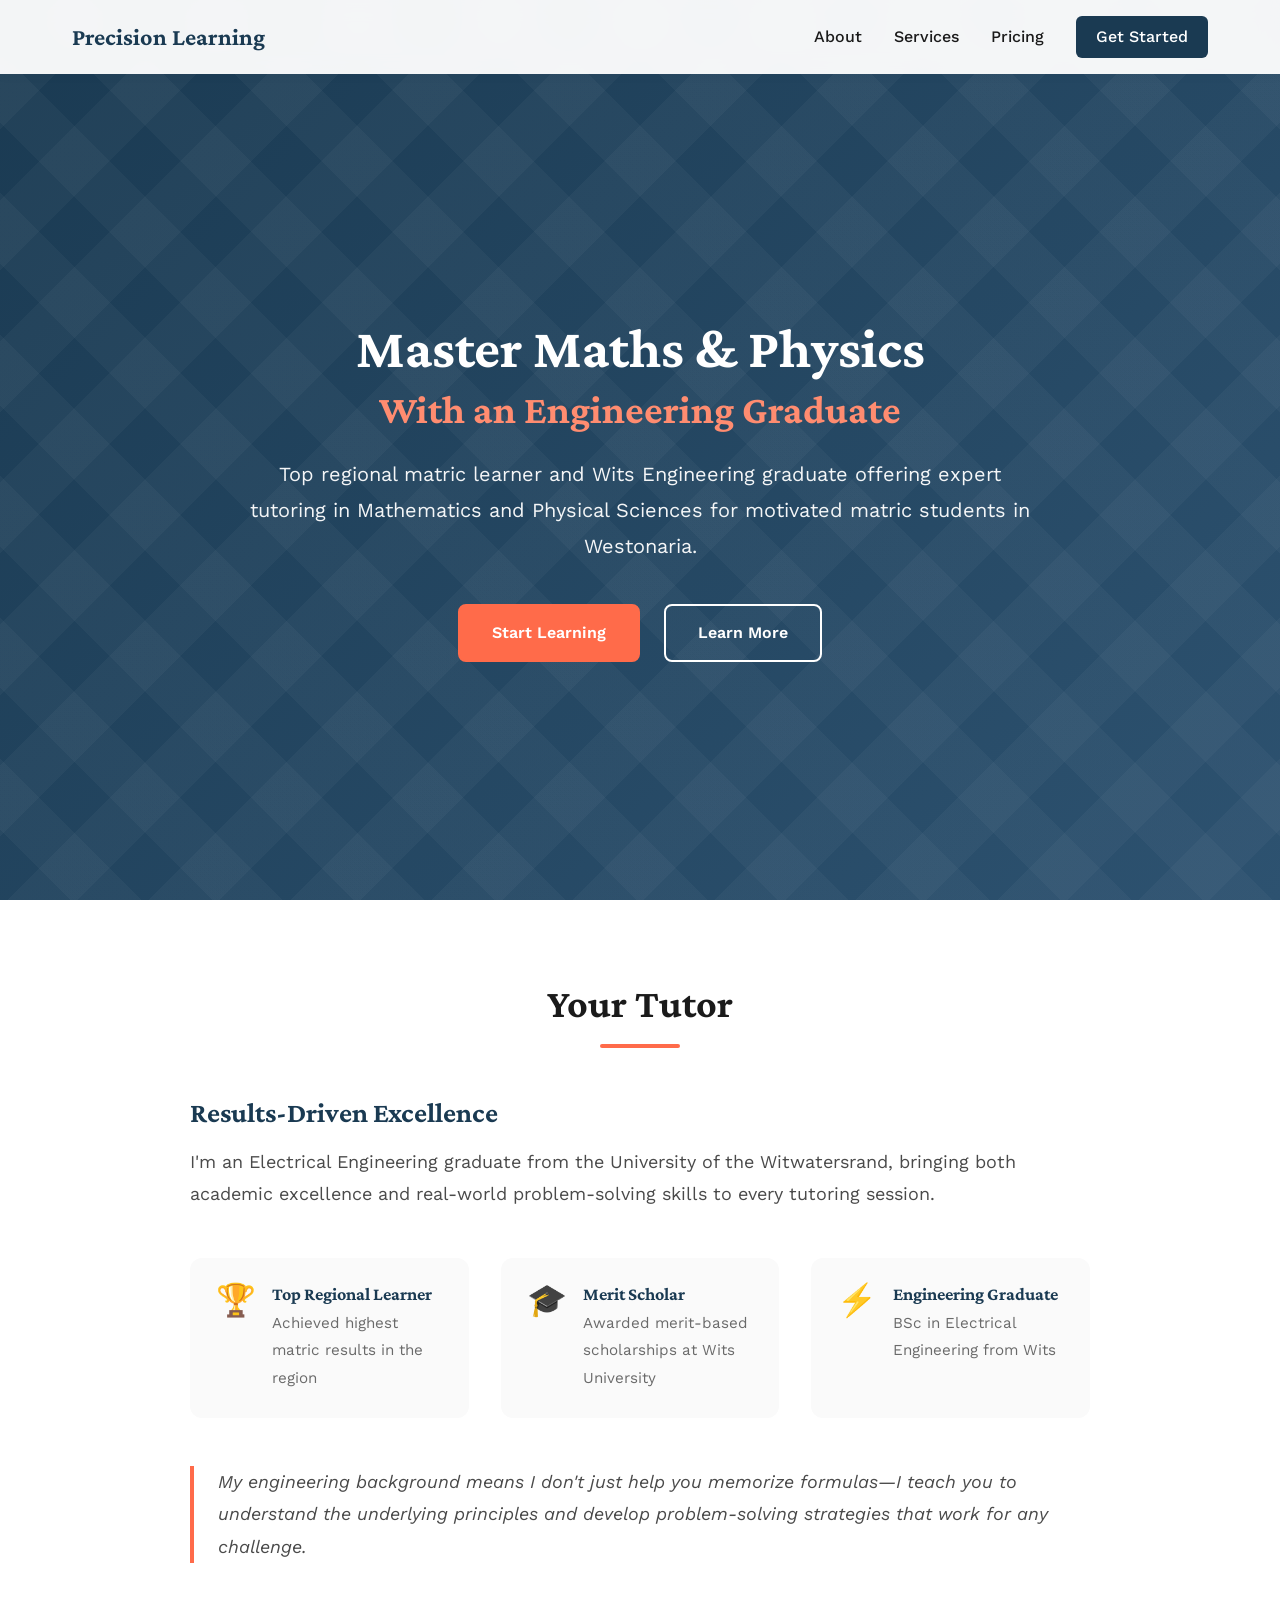
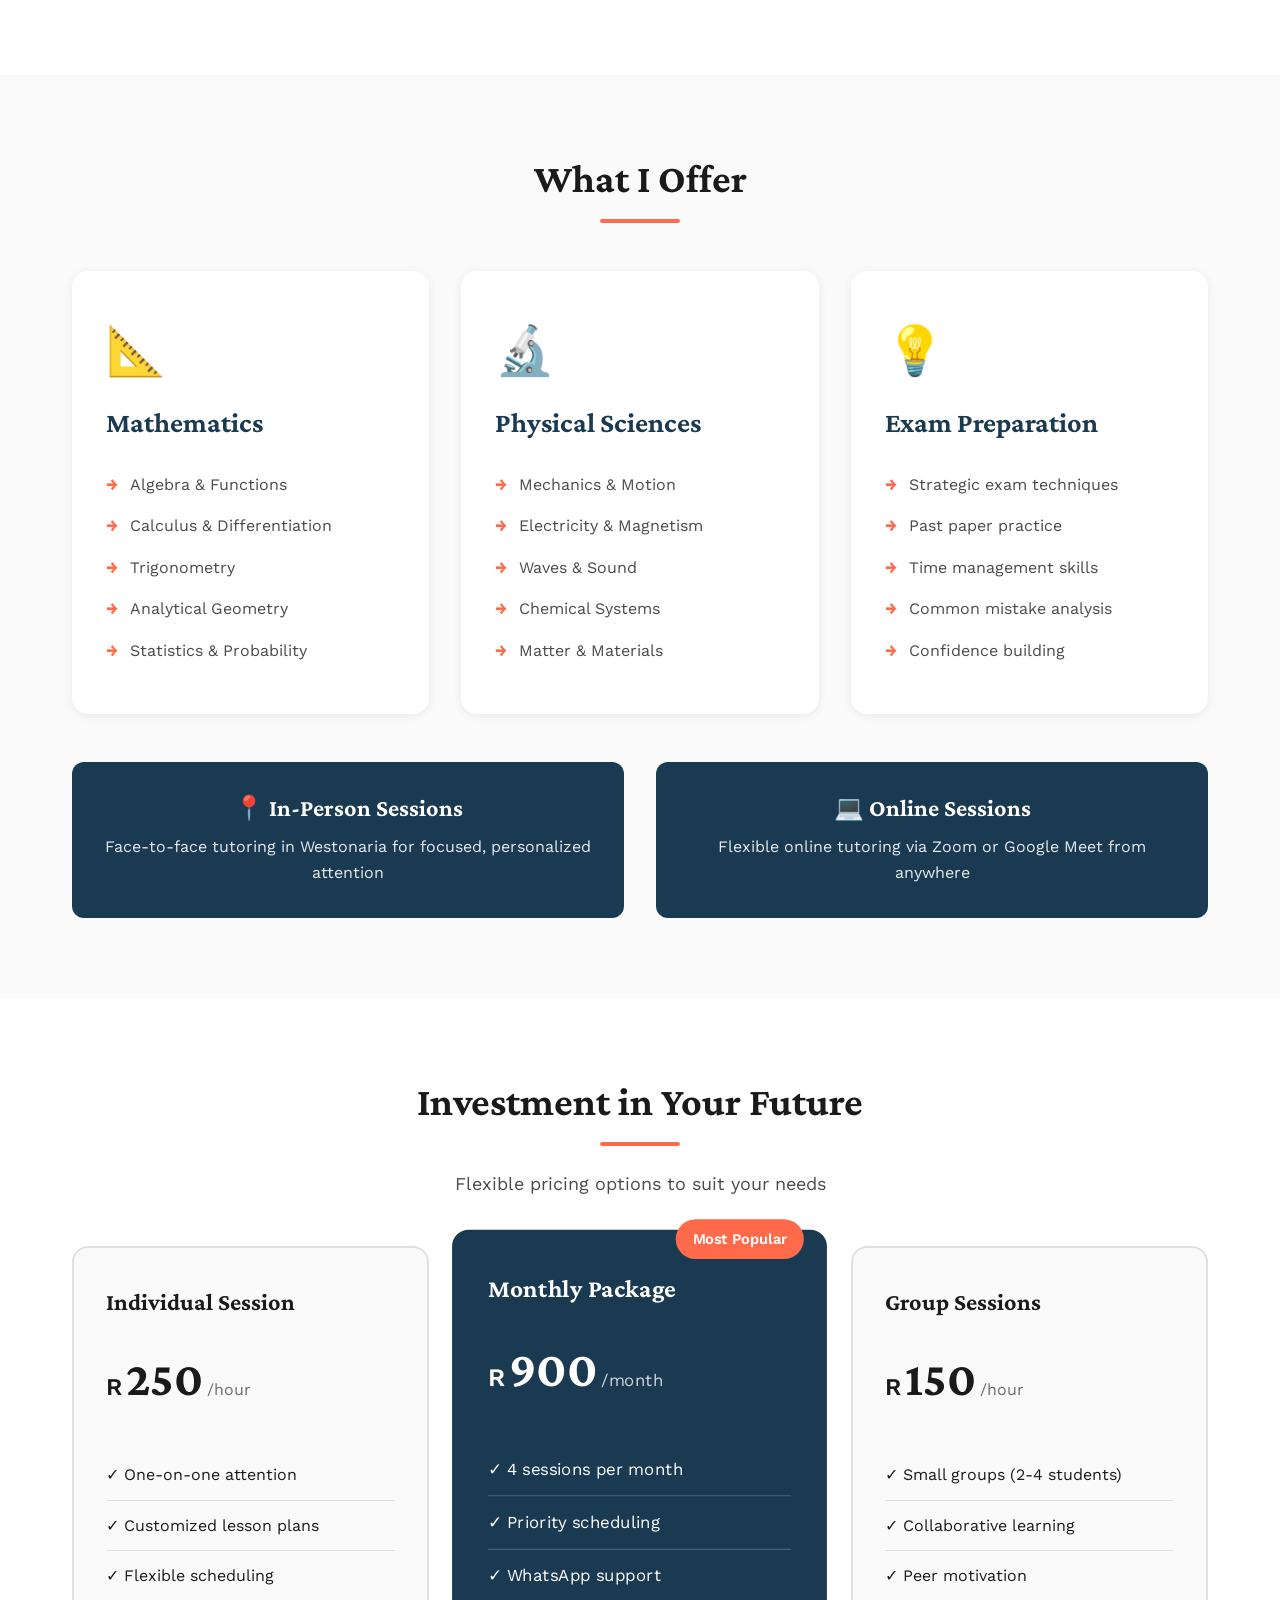
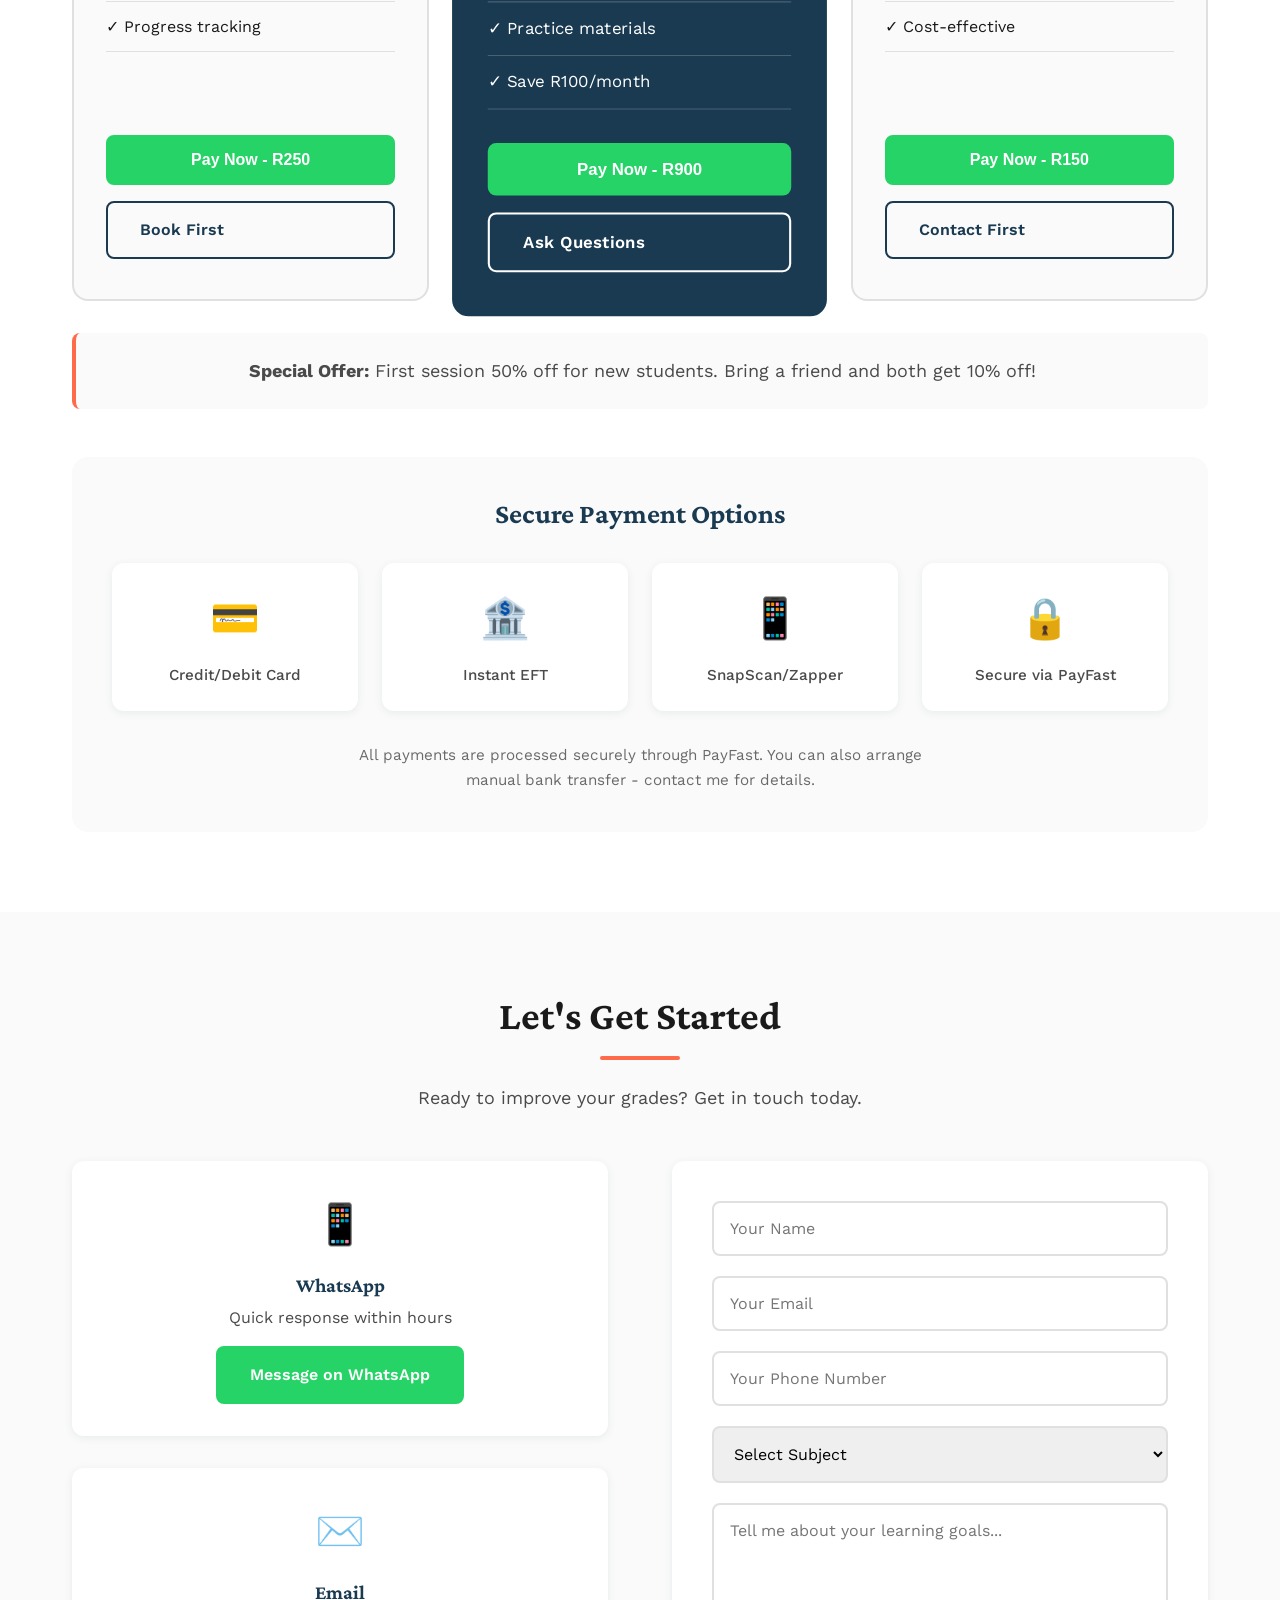
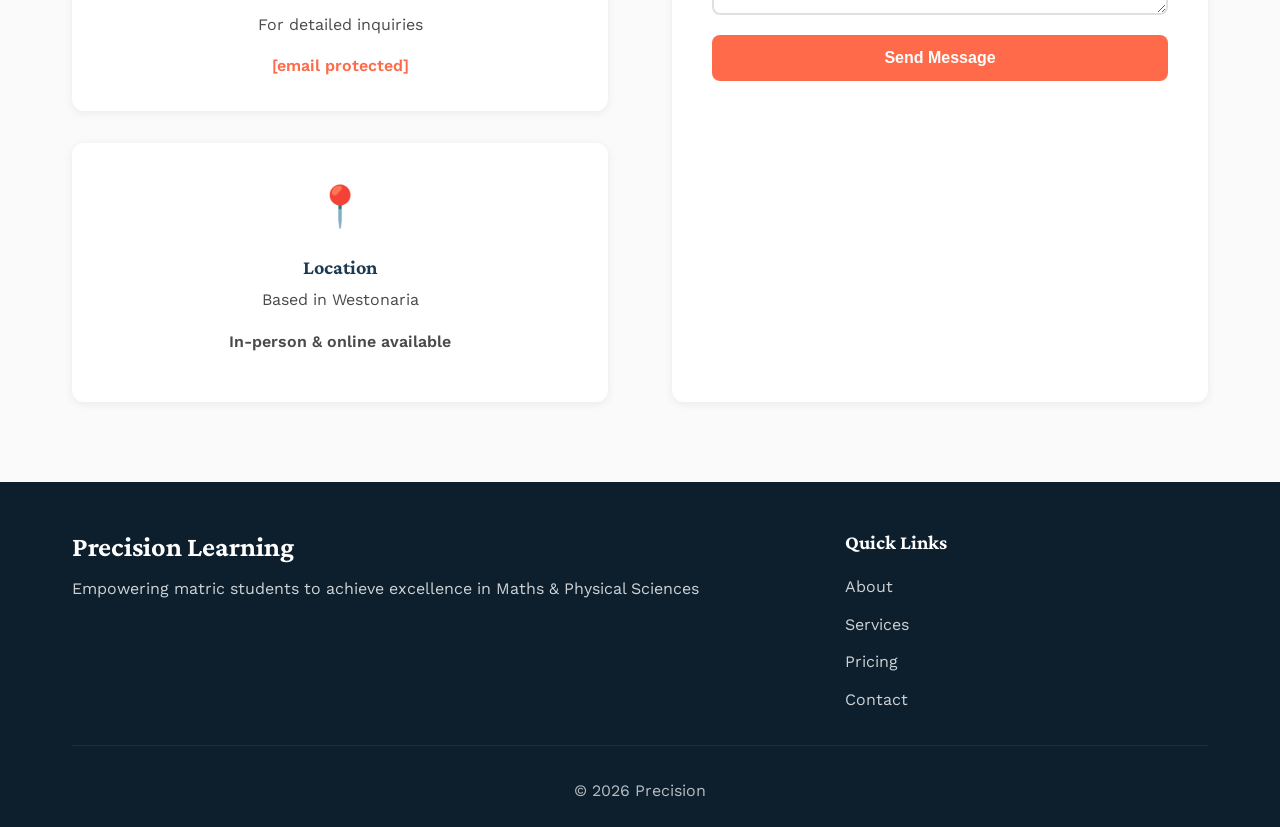
==== index.html @ 8215491c "Add files via upload Initial website upload with payment integration" ====
<!DOCTYPE html>
<html lang="en">
<head>
    <meta charset="UTF-8">
    <meta name="viewport" content="width=device-width, initial-scale=1.0">
    <title>Maths & Physics Tutoring | Westonaria</title>
    <link rel="stylesheet" href="styles.css">
    <link rel="preconnect" href="https://fonts.googleapis.com">
    <link rel="preconnect" href="https://fonts.gstatic.com" crossorigin>
    <link href="https://fonts.googleapis.com/css2?family=Crimson+Pro:wght@400;600;700&family=Work+Sans:wght@400;500;600&display=swap" rel="stylesheet">
    <!-- PayFast Integration -->
    <script src="https://www.payfast.co.za/onsite/engine.js"></script>
</head>
<body>
    <!-- Navigation -->
    <nav class="navbar">
        <div class="container">
            <div class="nav-brand">Precision Learning</div>
            <div class="nav-links">
                <a href="#about">About</a>
                <a href="#services">Services</a>
                <a href="#pricing">Pricing</a>
                <a href="#contact" class="nav-cta">Get Started</a>
            </div>
        </div>
    </nav>

    <!-- Hero Section -->
    <section class="hero">
        <div class="hero-background"></div>
        <div class="container">
            <div class="hero-content">
                <h1 class="hero-title">
                    Master Maths & Physics<br>
                    <span class="hero-subtitle">With an Engineering Graduate</span>
                </h1>
                <p class="hero-description">
                    Top regional matric learner and Wits Engineering graduate offering expert tutoring 
                    in Mathematics and Physical Sciences for motivated matric students in Westonaria.
                </p>
                <div class="hero-buttons">
                    <a href="#contact" class="btn btn-primary">Start Learning</a>
                    <a href="#about" class="btn btn-secondary">Learn More</a>
                </div>
            </div>
        </div>
    </section>

    <!-- About Section -->
    <section id="about" class="about">
        <div class="container">
            <div class="section-header">
                <h2>Your Tutor</h2>
                <div class="section-line"></div>
            </div>
            <div class="about-content">
                <div class="about-text">
                    <h3>Results-Driven Excellence</h3>
                    <p>
                        I'm an Electrical Engineering graduate from the University of the Witwatersrand, 
                        bringing both academic excellence and real-world problem-solving skills to every tutoring session.
                    </p>
                    <div class="credentials">
                        <div class="credential-item">
                            <div class="credential-icon">🏆</div>
                            <div>
                                <h4>Top Regional Learner</h4>
                                <p>Achieved highest matric results in the region</p>
                            </div>
                        </div>
                        <div class="credential-item">
                            <div class="credential-icon">🎓</div>
                            <div>
                                <h4>Merit Scholar</h4>
                                <p>Awarded merit-based scholarships at Wits University</p>
                            </div>
                        </div>
                        <div class="credential-item">
                            <div class="credential-icon">⚡</div>
                            <div>
                                <h4>Engineering Graduate</h4>
                                <p>BSc in Electrical Engineering from Wits</p>
                            </div>
                        </div>
                    </div>
                    <p class="about-closing">
                        My engineering background means I don't just help you memorize formulas—I teach you 
                        to understand the underlying principles and develop problem-solving strategies that 
                        work for any challenge.
                    </p>
                </div>
            </div>
        </div>
    </section>

    <!-- Services Section -->
    <section id="services" class="services">
        <div class="container">
            <div class="section-header">
                <h2>What I Offer</h2>
                <div class="section-line"></div>
            </div>
            <div class="services-grid">
                <div class="service-card">
                    <div class="service-icon">📐</div>
                    <h3>Mathematics</h3>
                    <ul>
                        <li>Algebra & Functions</li>
                        <li>Calculus & Differentiation</li>
                        <li>Trigonometry</li>
                        <li>Analytical Geometry</li>
                        <li>Statistics & Probability</li>
                    </ul>
                </div>
                <div class="service-card">
                    <div class="service-icon">🔬</div>
                    <h3>Physical Sciences</h3>
                    <ul>
                        <li>Mechanics & Motion</li>
                        <li>Electricity & Magnetism</li>
                        <li>Waves & Sound</li>
                        <li>Chemical Systems</li>
                        <li>Matter & Materials</li>
                    </ul>
                </div>
                <div class="service-card">
                    <div class="service-icon">💡</div>
                    <h3>Exam Preparation</h3>
                    <ul>
                        <li>Strategic exam techniques</li>
                        <li>Past paper practice</li>
                        <li>Time management skills</li>
                        <li>Common mistake analysis</li>
                        <li>Confidence building</li>
                    </ul>
                </div>
            </div>
            <div class="format-options">
                <div class="format-card">
                    <h4>📍 In-Person Sessions</h4>
                    <p>Face-to-face tutoring in Westonaria for focused, personalized attention</p>
                </div>
                <div class="format-card">
                    <h4>💻 Online Sessions</h4>
                    <p>Flexible online tutoring via Zoom or Google Meet from anywhere</p>
                </div>
            </div>
        </div>
    </section>

    <!-- Pricing Section -->
    <section id="pricing" class="pricing">
        <div class="container">
            <div class="section-header">
                <h2>Investment in Your Future</h2>
                <div class="section-line"></div>
                <p class="section-subtitle">Flexible pricing options to suit your needs</p>
            </div>
            <div class="pricing-grid">
                <div class="pricing-card">
                    <h3>Individual Session</h3>
                    <div class="price">
                        <span class="currency">R</span>
                        <span class="amount">250</span>
                        <span class="period">/hour</span>
                    </div>
                    <ul class="pricing-features">
                        <li>✓ One-on-one attention</li>
                        <li>✓ Customized lesson plans</li>
                        <li>✓ Flexible scheduling</li>
                        <li>✓ Progress tracking</li>
                    </ul>
                    <button class="btn btn-primary pay-button" onclick="payNow('individual', 250, 'Individual Tutoring Session')">
                        Pay Now - R250
                    </button>
                    <a href="#contact" class="btn btn-outline" style="margin-top: 0.5rem;">Book First</a>
                </div>
                <div class="pricing-card featured">
                    <div class="badge">Most Popular</div>
                    <h3>Monthly Package</h3>
                    <div class="price">
                        <span class="currency">R</span>
                        <span class="amount">900</span>
                        <span class="period">/month</span>
                    </div>
                    <ul class="pricing-features">
                        <li>✓ 4 sessions per month</li>
                        <li>✓ Priority scheduling</li>
                        <li>✓ WhatsApp support</li>
                        <li>✓ Practice materials</li>
                        <li>✓ Save R100/month</li>
                    </ul>
                    <button class="btn btn-primary pay-button" onclick="payNow('monthly', 900, 'Monthly Tutoring Package - 4 Sessions')">
                        Pay Now - R900
                    </button>
                    <a href="#contact" class="btn btn-secondary" style="margin-top: 0.5rem;">Ask Questions</a>
                </div>
                <div class="pricing-card">
                    <h3>Group Sessions</h3>
                    <div class="price">
                        <span class="currency">R</span>
                        <span class="amount">150</span>
                        <span class="period">/hour</span>
                    </div>
                    <ul class="pricing-features">
                        <li>✓ Small groups (2-4 students)</li>
                        <li>✓ Collaborative learning</li>
                        <li>✓ Peer motivation</li>
                        <li>✓ Cost-effective</li>
                    </ul>
                    <button class="btn btn-primary pay-button" onclick="payNow('group', 150, 'Group Tutoring Session')">
                        Pay Now - R150
                    </button>
                    <a href="#contact" class="btn btn-outline" style="margin-top: 0.5rem;">Contact First</a>
                </div>
            </div>
            <p class="pricing-note">
                <strong>Special Offer:</strong> First session 50% off for new students. Bring a friend and both get 10% off!
            </p>
            <div class="payment-methods">
                <h3>Secure Payment Options</h3>
                <div class="payment-options">
                    <div class="payment-option">
                        <span class="payment-icon">💳</span>
                        <p>Credit/Debit Card</p>
                    </div>
                    <div class="payment-option">
                        <span class="payment-icon">🏦</span>
                        <p>Instant EFT</p>
                    </div>
                    <div class="payment-option">
                        <span class="payment-icon">📱</span>
                        <p>SnapScan/Zapper</p>
                    </div>
                    <div class="payment-option">
                        <span class="payment-icon">🔒</span>
                        <p>Secure via PayFast</p>
                    </div>
                </div>
                <p class="payment-note">All payments are processed securely through PayFast. You can also arrange manual bank transfer - contact me for details.</p>
            </div>
        </div>
    </section>

    <!-- Contact Section -->
    <section id="contact" class="contact">
        <div class="container">
            <div class="section-header">
                <h2>Let's Get Started</h2>
                <div class="section-line"></div>
                <p class="section-subtitle">Ready to improve your grades? Get in touch today.</p>
            </div>
            <div class="contact-content">
                <div class="contact-methods">
                    <div class="contact-method">
                        <div class="method-icon">📱</div>
                        <h4>WhatsApp</h4>
                        <p>Quick response within hours</p>
                        <a href="https://wa.me/27XXXXXXXXX?text=Hi!%20I'm%20interested%20in%20tutoring" 
                           class="btn btn-whatsapp" target="_blank">
                            Message on WhatsApp
                        </a>
                    </div>
                    <div class="contact-method">
                        <div class="method-icon">✉️</div>
                        <h4>Email</h4>
                        <p>For detailed inquiries</p>
                        <a href="/cdn-cgi/l/email-protection#ceb7a1bbbcaba3afa7a28eabb6afa3bea2abe0ada1a3" class="contact-link">
                            <span class="__cf_email__" data-cfemail="70091f0502151d11191c301508111d001c155e131f1d">[email&#160;protected]</span>
                        </a>
                    </div>
                    <div class="contact-method">
                        <div class="method-icon">📍</div>
                        <h4>Location</h4>
                        <p>Based in Westonaria</p>
                        <p class="contact-link">In-person & online available</p>
                    </div>
                </div>
                <div class="contact-form-container">
                    <form class="contact-form" action="https://formspree.io/f/YOUR_FORM_ID" method="POST">
                        <input type="text" name="name" placeholder="Your Name" required>
                        <input type="email" name="email" placeholder="Your Email" required>
                        <input type="tel" name="phone" placeholder="Your Phone Number" required>
                        <select name="subject" required>
                            <option value="">Select Subject</option>
                            <option value="mathematics">Mathematics</option>
                            <option value="physics">Physical Sciences</option>
                            <option value="both">Both Subjects</option>
                        </select>
                        <textarea name="message" placeholder="Tell me about your learning goals..." rows="4" required></textarea>
                        <button type="submit" class="btn btn-primary">Send Message</button>
                    </form>
                </div>
            </div>
        </div>
    </section>

    <!-- Footer -->
    <footer class="footer">
        <div class="container">
            <div class="footer-content">
                <div class="footer-brand">
                    <h3>Precision Learning</h3>
                    <p>Empowering matric students to achieve excellence in Maths & Physical Sciences</p>
                </div>
                <div class="footer-links">
                    <h4>Quick Links</h4>
                    <a href="#about">About</a>
                    <a href="#services">Services</a>
                    <a href="#pricing">Pricing</a>
                    <a href="#contact">Contact</a>
                </div>
            </div>
            <div class="footer-bottom">
                <p>&copy; 2026 Precision
---- styles.css ----
/* CSS Variables for consistent theming */
:root {
    /* Colors - Academic deep blue with energetic coral accent */
    --primary: #1a3a52;
    --primary-light: #2d5270;
    --primary-dark: #0d1f2d;
    --accent: #ff6b4a;
    --accent-light: #ff8c70;
    
    --text-dark: #1a1a1a;
    --text-medium: #4a4a4a;
    --text-light: #6a6a6a;
    --background: #fafafa;
    --white: #ffffff;
    --border: #e0e0e0;
    
    /* Typography */
    --font-display: 'Crimson Pro', serif;
    --font-body: 'Work Sans', sans-serif;
    
    /* Spacing */
    --section-padding: 5rem 2rem;
    --container-max: 1200px;
    
    /* Shadows */
    --shadow-sm: 0 2px 8px rgba(26, 58, 82, 0.08);
    --shadow-md: 0 4px 16px rgba(26, 58, 82, 0.12);
    --shadow-lg: 0 8px 32px rgba(26, 58, 82, 0.16);
}

/* Reset & Base Styles */
* {
    margin: 0;
    padding: 0;
    box-sizing: border-box;
}

html {
    scroll-behavior: smooth;
    font-size: 16px;
}

body {
    font-family: var(--font-body);
    color: var(--text-dark);
    background: var(--background);
    line-height: 1.6;
    overflow-x: hidden;
}

.container {
    max-width: var(--container-max);
    margin: 0 auto;
    padding: 0 2rem;
}

/* Typography */
h1, h2, h3, h4 {
    font-family: var(--font-display);
    line-height: 1.2;
    font-weight: 700;
}

h2 {
    font-size: 2.5rem;
    margin-bottom: 1rem;
}

h3 {
    font-size: 1.75rem;
}

h4 {
    font-size: 1.25rem;
}

/* Navigation */
.navbar {
    position: fixed;
    top: 0;
    width: 100%;
    background: rgba(255, 255, 255, 0.95);
    backdrop-filter: blur(10px);
    box-shadow: var(--shadow-sm);
    z-index: 1000;
    transition: all 0.3s ease;
}

.navbar .container {
    display: flex;
    justify-content: space-between;
    align-items: center;
    padding: 1rem 2rem;
}

.nav-brand {
    font-family: var(--font-display);
    font-size: 1.5rem;
    font-weight: 700;
    color: var(--primary);
}

.nav-links {
    display: flex;
    gap: 2rem;
    align-items: center;
}

.nav-links a {
    text-decoration: none;
    color: var(--text-dark);
    font-weight: 500;
    transition: color 0.3s ease;
    position: relative;
}

.nav-links a:not(.nav-cta):hover {
    color: var(--primary);
}

.nav-links a:not(.nav-cta)::after {
    content: '';
    position: absolute;
    bottom: -4px;
    left: 0;
    width: 0;
    height: 2px;
    background: var(--accent);
    transition: width 0.3s ease;
}

.nav-links a:not(.nav-cta):hover::after {
    width: 100%;
}

.nav-cta {
    background: var(--primary);
    color: var(--white) !important;
    padding: 0.5rem 1.25rem;
    border-radius: 6px;
    transition: all 0.3s ease;
}

.nav-cta:hover {
    background: var(--primary-dark);
    transform: translateY(-2px);
    box-shadow: var(--shadow-md);
}

/* Hero Section */
.hero {
    position: relative;
    min-height: 100vh;
    display: flex;
    align-items: center;
    justify-content: center;
    padding-top: 5rem;
    overflow: hidden;
}

.hero-background {
    position: absolute;
    top: 0;
    left: 0;
    width: 100%;
    height: 100%;
    background: linear-gradient(135deg, var(--primary) 0%, var(--primary-light) 100%);
    z-index: -2;
}

.hero-background::before {
    content: '';
    position: absolute;
    top: 0;
    left: 0;
    width: 100%;
    height: 100%;
    background-image: 
        repeating-linear-gradient(45deg, transparent, transparent 50px, rgba(255,255,255,0.03) 50px, rgba(255,255,255,0.03) 100px),
        repeating-linear-gradient(-45deg, transparent, transparent 50px, rgba(255,255,255,0.03) 50px, rgba(255,255,255,0.03) 100px);
    animation: slidePattern 60s linear infinite;
}

@keyframes slidePattern {
    0% { transform: translateX(0) translateY(0); }
    100% { transform: translateX(100px) translateY(100px); }
}

.hero-content {
    text-align: center;
    color: var(--white);
    max-width: 800px;
    animation: fadeInUp 1s ease-out;
}

@keyframes fadeInUp {
    from {
        opacity: 0;
        transform: translateY(30px);
    }
    to {
        opacity: 1;
        transform: translateY(0);
    }
}

.hero-title {
    font-size: 3.5rem;
    margin-bottom: 1.5rem;
    line-height: 1.1;
}

.hero-subtitle {
    display: block;
    color: var(--accent-light);
    font-size: 2.5rem;
    margin-top: 0.5rem;
}

.hero-description {
    font-size: 1.25rem;
    margin-bottom: 2.5rem;
    opacity: 0.95;
    line-height: 1.8;
}

.hero-buttons {
    display: flex;
    gap: 1.5rem;
    justify-content: center;
    flex-wrap: wrap;
}

/* Buttons */
.btn {
    display: inline-block;
    padding: 0.875rem 2rem;
    border-radius: 8px;
    text-decoration: none;
    font-weight: 600;
    transition: all 0.3s ease;
    border: 2px solid transparent;
    cursor: pointer;
    font-size: 1rem;
}

.btn-primary {
    background: var(--accent);
    color: var(--white);
    border-color: var(--accent);
}

.btn-primary:hover {
    background: var(--accent-light);
    transform: translateY(-2px);
    box-shadow: var(--shadow-lg);
}

.btn-secondary {
    background: transparent;
    color: var(--white);
    border-color: var(--white);
}

.btn-secondary:hover {
    background: var(--white);
    color: var(--primary);
}

.btn-outline {
    background: transparent;
    color: var(--primary);
    border-color: var(--primary);
}

.btn-outline:hover {
    background: var(--primary);
    color: var(--white);
}

.btn-whatsapp {
    background: #25D366;
    color: var(--white);
    border-color: #25D366;
}

.btn-whatsapp:hover {
    background: #20BA5A;
    transform: translateY(-2px);
    box-shadow: var(--shadow-lg);
}

/* Section Headers */
.section-header {
    text-align: center;
    margin-bottom: 3rem;
}

.section-line {
    width: 80px;
    height: 4px;
    background: var(--accent);
    margin: 1rem auto 1.5rem;
    border-radius: 2px;
}

.section-subtitle {
    font-size: 1.125rem;
    color: var(--text-medium);
    max-width: 600px;
    margin: 0 auto;
}

/* About Section */
.about {
    padding: var(--section-padding);
    background: var(--white);
}

.about-content {
    max-width: 900px;
    margin: 0 auto;
}

.about-text h3 {
    color: var(--primary);
    margin-bottom: 1rem;
}

.about-text p {
    font-size: 1.125rem;
    color: var(--text-medium);
    margin-bottom: 2rem;
    line-height: 1.8;
}

.credentials {
    display: grid;
    grid-template-columns: repeat(auto-fit, minmax(250px, 1fr));
    gap: 2rem;
    margin: 3rem 0;
}

.credential-item {
    display: flex;
    gap: 1rem;
    align-items: start;
    padding: 1.5rem;
    background: var(--background);
    border-radius: 12px;
    border: 2px solid transparent;
    transition: all 0.3s ease;
}

.credential-item:hover {
    border-color: var(--accent);
    transform: translateY(-4px);
    box-shadow: var(--shadow-md);
}

.credential-icon {
    font-size: 2rem;
    line-height: 1;
}

.credential-item h4 {
    color: var(--primary);
    margin-bottom: 0.25rem;
    font-size: 1.125rem;
}

.credential-item p {
    font-size: 0.95rem;
    margin: 0;
    color: var(--text-light);
}

.about-closing {
    font-style: italic;
    border-left: 4px solid var(--accent);
    padding-left: 1.5rem;
    margin-top: 2rem;
}

/* Services Section */
.services {
    padding: var(--section-padding);
    background: var(--background);
}

.services-grid {
    display: grid;
    grid-template-columns: repeat(auto-fit, minmax(280px, 1fr));
    gap: 2rem;
    margin-bottom: 3rem;
}

.service-card {
    background: var(--white);
    padding: 2.5rem 2rem;
    border-radius: 16px;
    box-shadow: var(--shadow-sm);
    transition: all 0.3s ease;
    border: 2px solid transparent;
}

.service-card:hover {
    transform: translateY(-8px);
    box-shadow: var(--shadow-lg);
    border-color: var(--accent);
}

.service-icon {
    font-size: 3rem;
    margin-bottom: 1rem;
}

.service-card h3 {
    color: var(--primary);
    margin-bottom: 1.5rem;
}

.service-card ul {
    list-style: none;
}

.service-card li {
    padding: 0.5rem 0;
    color: var(--text-medium);
    position: relative;
    padding-left: 1.5rem;
}

.service-card li::before {
    content: '→';
    position: absolute;
    left: 0;
    color: var(--accent);
    font-weight: bold;
}

.format-options {
    display: grid;
    grid-template-columns: repeat(auto-fit, minmax(300px, 1fr));
    gap: 2rem;
    margin-top: 3rem;
}

.format-card {
    background: var(--primary);
    color: var(--white);
    padding: 2rem;
    border-radius: 12px;
    text-align: center;
}

.format-card h4 {
    font-size: 1.5rem;
    margin-bottom: 0.75rem;
}

.format-card p {
    opacity: 0.9;
}

/* Pricing Section */
.pricing {
    padding: var(--section-padding);
    background: var(--white);
}

.pricing-grid {
    display: grid;
    grid-template-columns: repeat(auto-fit, minmax(300px, 1fr));
    gap: 2rem;
    margin-bottom: 2rem;
}

.pricing-card {
    background: var(--background);
    padding: 2.5rem 2rem;
    border-radius: 16px;
    border: 2px solid var(--border);
    transition: all 0.3s ease;
    position: relative;
    display: flex;
    flex-direction: column;
}

.pricing-card:hover {
    transform: translateY(-8px);
    box-shadow: var(--shadow-lg);
    border-color: var(--accent);
}

.pricing-card.featured {
    background: var(--primary);
    color: var(--white);
    border-color: var(--primary);
    transform: scale(1.05);
}

.pricing-card.featured:hover {
    transform: scale(1.05) translateY(-8px);
}

.badge {
    position: absolute;
    top: -12px;
    right: 20px;
    background: var(--accent);
    color: var(--white);
    padding: 0.5rem 1rem;
    border-radius: 20px;
    font-size: 0.875rem;
    font-weight: 600;
}

.pricing-card h3 {
    margin-bottom: 1.5rem;
    font-size: 1.5rem;
}

.pricing-card.featured h3 {
    color: var(--white);
}

.price {
    display: flex;
    align-items: baseline;
    margin-bottom: 2rem;
}

.currency {
    font-size: 1.5rem;
    font-weight: 600;
}

.amount {
    font-size: 3rem;
    font-weight: 700;
    font-family: var(--font-display);
    margin: 0 0.25rem;
}

.period {
    font-size: 1rem;
    color: var(--text-light);
}

.pricing-card.featured .period {
    color: rgba(255, 255, 255, 0.8);
}

.pricing-features {
    list-style: none;
    margin-bottom: 2rem;
    flex-grow: 1;
}

.pricing-features li {
    padding: 0.75rem 0;
    border-bottom: 1px solid var(--border);
}

.pricing-card.featured .pricing-features li {
    border-bottom-color: rgba(255, 255, 255, 0.2);
}

.pricing-note {
    text-align: center;
    font-size: 1.125rem;
    color: var(--text-medium);
    margin-top: 2rem;
    padding: 1.5rem;
    background: var(--background);
    border-radius: 8px;
    border-left: 4px solid var(--accent);
}

/* Contact Section */
.contact {
    padding: var(--section-padding);
    background: var(--background);
}

.contact-content {
    display: grid;
    grid-template-columns: 1fr 1fr;
    gap: 4rem;
    margin-top: 3rem;
}

.contact-methods {
    display: flex;
    flex-direction: column;
    gap: 2rem;
}

.contact-method {
    background: var(--white);
    padding: 2rem;
    border-radius: 12px;
    box-shadow: var(--shadow-sm);
    text-align: center;
}

.method-icon {
    font-size: 2.5rem;
    margin-bottom: 1rem;
}

.contact-method h4 {
    color: var(--primary);
    margin-bottom: 0.5rem;
}

.contact-method p {
    color: var(--text-medium);
    margin-bottom: 1rem;
}

.contact-link {
    color: var(--accent);
    text-decoration: none;
    font-weight: 600;
}

.contact-link:hover {
    text-decoration: underline;
}

.contact-form-container {
    background: var(--white);
    padding: 2.5rem;
    border-radius: 12px;
    box-shadow: var(--shadow-sm);
}

.contact-form {
    display: flex;
    flex-direction: column;
    gap: 1.25rem;
}

.contact-form input,
.contact-form select,
.contact-form textarea {
    padding: 1rem;
    border: 2px solid var(--border);
    border-radius: 8px;
    font-family: var(--font-body);
    font-size: 1rem;
    transition: border-color 0.3s ease;
}

.contact-form input:focus,
.contact-form select:focus,
.contact-form textarea:focus {
    outline: none;
    border-color: var(--accent);
}

.contact-form textarea {
    resize: vertical;
}

.contact-form button {
    width: 100%;
    border: none;
}

/* Footer */
.footer {
    background: var(--primary-dark);
    color: var(--white);
    padding: 3rem 2rem 1.5rem;
}

.footer-content {
    display: grid;
    grid-template-columns: 2fr 1fr;
    gap: 3rem;
    margin-bottom: 2rem;
}

.footer-brand h3 {
    font-size: 1.75rem;
    margin-bottom: 0.75rem;
}

.footer-brand p {
    opacity: 0.8;
    line-height: 1.6;
}

.footer-links {
    display: flex;
    flex-direction: column;
    gap: 0.75rem;
}

.footer-links h4 {
    margin-bottom: 0.5rem;
}

.footer-links a {
    color: var(--white);
    text-decoration: none;
    opacity: 0.8;
    transition: opacity 0.3s ease;
}

.footer-links a:hover {
    opacity: 1;
    color: var(--accent-light);
}

.footer-bottom {
    text-align: center;
    padding-top: 2rem;
    border-top: 1px solid rgba(255, 255, 255, 0.1);
    opacity: 0.7;
}

/* Responsive Design */
@media (max-width: 768px) {
    .nav-links {
        display: none;
    }
    
    .hero-title {
        font-size: 2.5rem;
    }
    
    .hero-subtitle {
        font-size: 1.75rem;
    }
    
    h2 {
        font-size: 2rem;
    }
    
    .services-grid,
    .pricing-grid {
        grid-template-columns: 1fr;
    }
    
    .contact-content {
        grid-template-columns: 1fr;
        gap: 2rem;
    }
    
    .footer-content {
        grid-template-columns: 1fr;
    }
    
    :root {
        --section-padding: 3rem 1.5rem;
    }
}

@media (max-width: 480px) {
    .hero-buttons {
        flex-direction: column;
    }
    
    .btn {
        width: 100%;
        text-align: center;
    }
}

/* Payment Integration Styles */
.pay-button {
    width: 100%;
    margin-bottom: 0.5rem;
    background: #25D366;
    border-color: #25D366;
}

.pay-button:hover {
    background: #20BA5A;
}

.pricing-card .btn-outline {
    width: 100%;
}

.payment-methods {
    margin-top: 3rem;
    padding: 2.5rem;
    background: var(--background);
    border-radius: 16px;
    text-align: center;
}

.payment-methods h3 {
    color: var(--primary);
    margin-bottom: 2rem;
    font-size: 1.75rem;
}

.payment-options {
    display: grid;
    grid-template-columns: repeat(auto-fit, minmax(150px, 1fr));
    gap: 1.5rem;
    margin-bottom: 2rem;
}

.payment-option {
    background: var(--white);
    padding: 1.5rem 1rem;
    border-radius: 12px;
    box-shadow: var(--shadow-sm);
    transition: transform 0.3s ease;
}

.payment-option:hover {
    transform: translateY(-4px);
}

.payment-icon {
    font-size: 2.5rem;
    display: block;
    margin-bottom: 0.75rem;
}

.payment-option p {
    font-size: 0.95rem;
    color: var(--text-medium);
    font-weight: 500;
    margin: 0;
}

.payment-note {
    color: var(--text-light);
    font-size: 0.95rem;
    max-width: 600px;
    margin: 0 auto;
}

/* Payment Modal Styles */
.payment-modal {
    position: fixed;
    top: 0;
    left: 0;
    width: 100%;
    height: 100%;
    background: rgba(0, 0, 0, 0.7);
    display: flex;
    align-items: center;
    justify-content: center;
    z-index: 10000;
    animation: fadeIn 0.3s ease;
}

@keyframes fadeIn {
    from { opacity: 0; }
    to { opacity: 1; }
}

.payment-modal-content {
    background: var(--white);
    padding: 3rem 2.5rem;
    border-radius: 16px;
    max-width: 500px;
    width: 90%;
    position: relative;
    animation: slideUp 0.3s ease;
}

@keyframes slideUp {
    from { 
        opacity: 0;
        transform: translateY(30px);
    }
    to { 
        opacity: 1;
        transform: translateY(0);
    }
}

.close-modal {
    position: absolute;
    top: 1rem;
    right: 1.5rem;
    font-size: 2rem;
    color: var(--text-light);
    cursor: pointer;
    transition: color 0.3s ease;
    line-height: 1;
}

.close-modal:hover {
    color: var(--accent);
}

.payment-modal-content h3 {
    color: var(--primary);
    margin-bottom: 0.5rem;
}

.modal-description {
    color: var(--text-medium);
    font-size: 1.125rem;
    margin-bottom: 2rem;
}

.modal-buttons {
    display: flex;
    flex-direction: column;
    gap: 1rem;
}

.modal-buttons .btn {
    width: 100%;
}

@media (max-width: 600px) {
    .payment-modal-content {
        padding: 2rem 1.5rem;
    }
    
    .payment-options {
        grid-template-columns: repeat(2, 1fr);
    }
}
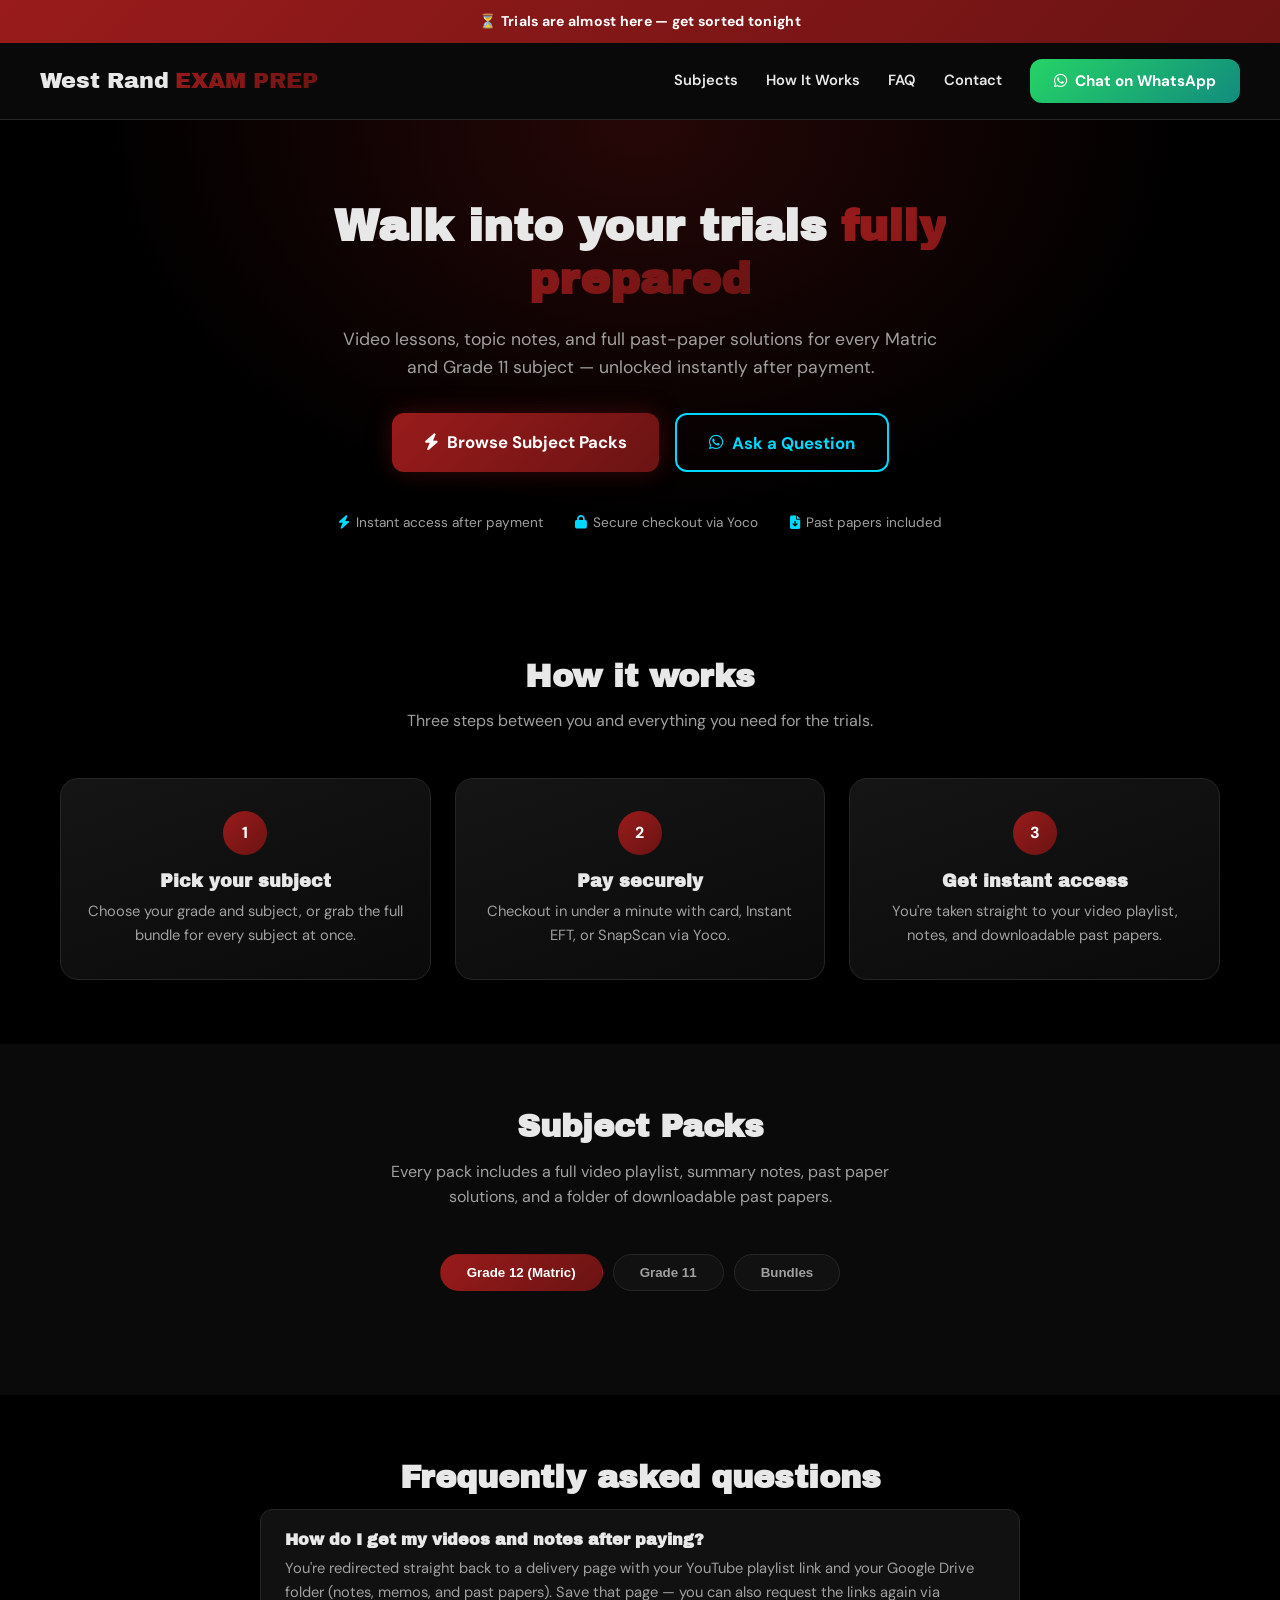
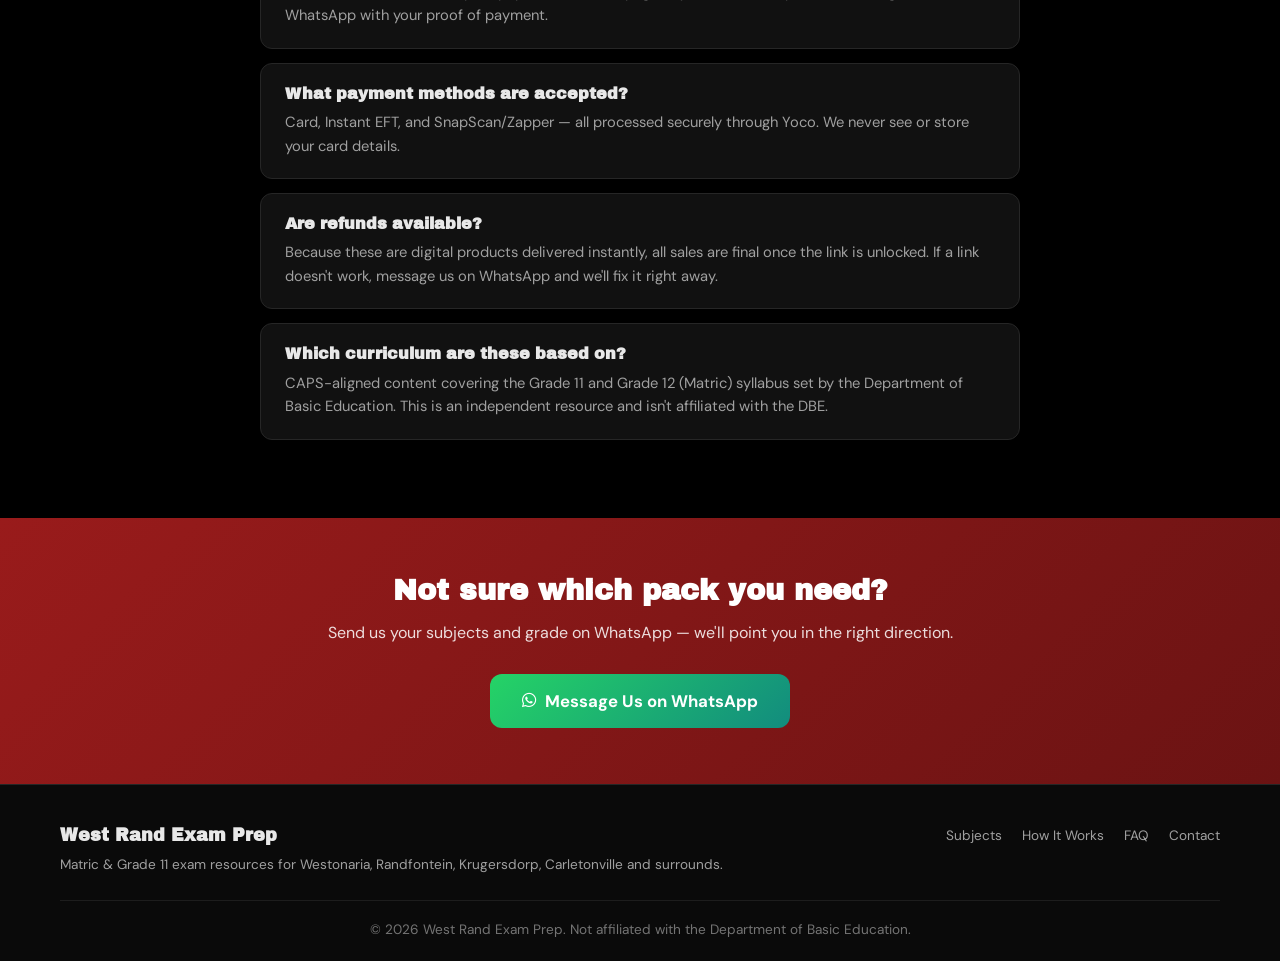
==== commit 5088fc09: "feat: Implement West Rand Exam Prep site with Yoco payment integration - Added payment-success.html " ====
--- a/index.html
+++ b/index.html
@@ -1,315 +1,162 @@
 <!DOCTYPE html>
 <html lang="en">
 <head>
-    <meta charset="UTF-8">
-    <meta name="viewport" content="width=device-width, initial-scale=1.0">
-    <title>Maths & Physics Tutoring | Westonaria</title>
-    <link rel="stylesheet" href="styles.css">
-    <link rel="preconnect" href="https://fonts.googleapis.com">
-    <link rel="preconnect" href="https://fonts.gstatic.com" crossorigin>
-    <link href="https://fonts.googleapis.com/css2?family=Crimson+Pro:wght@400;600;700&family=Work+Sans:wght@400;500;600&display=swap" rel="stylesheet">
-    <!-- PayFast Integration -->
-    <script src="https://www.payfast.co.za/onsite/engine.js"></script>
+<meta charset="UTF-8">
+<meta name="viewport" content="width=device-width, initial-scale=1.0">
+<title>West Rand Exam Prep — Matric &amp; Grade 11 Trial Exam Packs</title>
+<meta name="description" content="Video lessons, notes and past paper solutions for Matric and Grade 11 trial exams across the West Rand. Instant access after payment.">
+
+<link rel="preconnect" href="https://fonts.googleapis.com">
+<link rel="preconnect" href="https://fonts.gstatic.com" crossorigin>
+<link href="https://fonts.googleapis.com/css2?family=Archivo+Black&family=DM+Sans:wght@400;500;600;700;800&display=swap" rel="stylesheet">
+<link rel="stylesheet" href="https://cdnjs.cloudflare.com/ajax/libs/font-awesome/6.4.0/css/all.min.css">
+<link rel="stylesheet" href="style.css">
 </head>
 <body>
-    <!-- Navigation -->
-    <nav class="navbar">
-        <div class="container">
-            <div class="nav-brand">Precision Learning</div>
-            <div class="nav-links">
-                <a href="#about">About</a>
-                <a href="#services">Services</a>
-                <a href="#pricing">Pricing</a>
-                <a href="#contact" class="nav-cta">Get Started</a>
+
+<!-- Urgency banner -->
+<div class="wr-urgency-banner" id="trial-countdown">⏳ Trials are almost here — get sorted tonight</div>
+
+<!-- Header -->
+<header class="wr-header">
+    <div class="wr-container wr-navbar">
+        <div class="wr-logo"><span class="wr-logo-first">West Rand</span> <span class="wr-logo-second">EXAM PREP</span></div>
+        <nav class="wr-nav-links">
+            <a href="#subjects">Subjects</a>
+            <a href="#how-it-works">How It Works</a>
+            <a href="#faq">FAQ</a>
+            <a href="#contact">Contact</a>
+            <button class="wr-btn wr-btn-whatsapp wa-help-btn"><i class="fab fa-whatsapp"></i> Chat on WhatsApp</button>
+        </nav>
+        <button class="wr-mobile-btn" aria-label="Menu"><i class="fas fa-bars"></i></button>
+    </div>
+</header>
+
+<!-- Hero -->
+<section class="wr-hero">
+    <div class="wr-container">
+        <h1>Walk into your trials <span class="highlight">fully prepared</span></h1>
+        <p>Video lessons, topic notes, and full past-paper solutions for every Matric and Grade 11 subject — unlocked instantly after payment.</p>
+        <div class="wr-hero-buttons">
+            <a href="#subjects" class="wr-btn wr-btn-primary wr-btn-large"><i class="fas fa-bolt"></i> Browse Subject Packs</a>
+            <button class="wr-btn wr-btn-outline wr-btn-large wa-help-btn"><i class="fab fa-whatsapp"></i> Ask a Question</button>
+        </div>
+        <div class="wr-trust-row">
+            <span><i class="fas fa-bolt"></i> Instant access after payment</span>
+            <span><i class="fas fa-lock"></i> Secure checkout via Yoco</span>
+            <span><i class="fas fa-file-download"></i> Past papers included</span>
+        </div>
+    </div>
+</section>
+
+<!-- How it works -->
+<section class="wr-section" id="how-it-works">
+    <div class="wr-container">
+        <h2 class="wr-section-title">How it works</h2>
+        <p class="wr-section-subtitle">Three steps between you and everything you need for the trials.</p>
+        <div class="wr-steps">
+            <div class="wr-step">
+                <div class="wr-step-number">1</div>
+                <h3>Pick your subject</h3>
+                <p>Choose your grade and subject, or grab the full bundle for every subject at once.</p>
+            </div>
+            <div class="wr-step">
+                <div class="wr-step-number">2</div>
+                <h3>Pay securely</h3>
+                <p>Checkout in under a minute with card, Instant EFT, or SnapScan via Yoco.</p>
+            </div>
+            <div class="wr-step">
+                <div class="wr-step-number">3</div>
+                <h3>Get instant access</h3>
+                <p>You're taken straight to your video playlist, notes, and downloadable past papers.</p>
             </div>
         </div>
-    </nav>
+    </div>
+</section>
 
-    <!-- Hero Section -->
-    <section class="hero">
-        <div class="hero-background"></div>
-        <div class="container">
-            <div class="hero-content">
-                <h1 class="hero-title">
-                    Master Maths & Physics<br>
-                    <span class="hero-subtitle">With an Engineering Graduate</span>
-                </h1>
-                <p class="hero-description">
-                    Top regional matric learner and Wits Engineering graduate offering expert tutoring 
-                    in Mathematics and Physical Sciences for motivated matric students in Westonaria.
-                </p>
-                <div class="hero-buttons">
-                    <a href="#contact" class="btn btn-primary">Start Learning</a>
-                    <a href="#about" class="btn btn-secondary">Learn More</a>
-                </div>
+<!-- Shop -->
+<section class="wr-section wr-shop" id="subjects">
+    <div class="wr-container">
+        <h2 class="wr-section-title">Subject Packs</h2>
+        <p class="wr-section-subtitle">Every pack includes a full video playlist, summary notes, past paper solutions, and a folder of downloadable past papers.</p>
+
+        <div class="wr-tabs">
+            <button class="wr-tab active" data-target="panel-g12">Grade 12 (Matric)</button>
+            <button class="wr-tab" data-target="panel-g11">Grade 11</button>
+            <button class="wr-tab" data-target="panel-bundles">Bundles</button>
+        </div>
+
+        <div class="wr-tab-panel active" id="panel-g12">
+            <div class="wr-grid" id="grid-g12"></div>
+        </div>
+
+        <div class="wr-tab-panel" id="panel-g11">
+            <div class="wr-grid" id="grid-g11"></div>
+        </div>
+
+        <div class="wr-tab-panel" id="panel-bundles">
+            <div class="wr-grid" id="grid-bundles"></div>
+        </div>
+    </div>
+</section>
+
+<!-- FAQ -->
+<section class="wr-section" id="faq">
+    <div class="wr-container">
+        <h2 class="wr-section-title">Frequently asked questions</h2>
+        <div class="wr-faq">
+            <div class="wr-faq-item">
+                <h4>How do I get my videos and notes after paying?</h4>
+                <p>You're redirected straight back to a delivery page with your YouTube playlist link and your Google Drive folder (notes, memos, and past papers). Save that page — you can also request the links again via WhatsApp with your proof of payment.</p>
+            </div>
+            <div class="wr-faq-item">
+                <h4>What payment methods are accepted?</h4>
+                <p>Card, Instant EFT, and SnapScan/Zapper — all processed securely through Yoco. We never see or store your card details.</p>
+            </div>
+            <div class="wr-faq-item">
+                <h4>Are refunds available?</h4>
+                <p>Because these are digital products delivered instantly, all sales are final once the link is unlocked. If a link doesn't work, message us on WhatsApp and we'll fix it right away.</p>
+            </div>
+            <div class="wr-faq-item">
+                <h4>Which curriculum are these based on?</h4>
+                <p>CAPS-aligned content covering the Grade 11 and Grade 12 (Matric) syllabus set by the Department of Basic Education. This is an independent resource and isn't affiliated with the DBE.</p>
             </div>
         </div>
-    </section>
+    </div>
+</section>
 
-    <!-- About Section -->
-    <section id="about" class="about">
-        <div class="container">
-            <div class="section-header">
-                <h2>Your Tutor</h2>
-                <div class="section-line"></div>
+<!-- WhatsApp CTA band -->
+<section class="wr-cta-band" id="contact">
+    <div class="wr-container">
+        <h2>Not sure which pack you need?</h2>
+        <p>Send us your subjects and grade on WhatsApp — we'll point you in the right direction.</p>
+        <button class="wr-btn wr-btn-whatsapp wr-btn-large wa-help-btn"><i class="fab fa-whatsapp"></i> Message Us on WhatsApp</button>
+    </div>
+</section>
+
+<!-- Footer -->
+<footer class="wr-footer">
+    <div class="wr-container">
+        <div class="wr-footer-inner">
+            <div class="wr-footer-brand">
+                <h3>West Rand Exam Prep</h3>
+                <p>Matric &amp; Grade 11 exam resources for Westonaria, Randfontein, Krugersdorp, Carletonville and surrounds.</p>
             </div>
-            <div class="about-content">
-                <div class="about-text">
-                    <h3>Results-Driven Excellence</h3>
-                    <p>
-                        I'm an Electrical Engineering graduate from the University of the Witwatersrand, 
-                        bringing both academic excellence and real-world problem-solving skills to every tutoring session.
-                    </p>
-                    <div class="credentials">
-                        <div class="credential-item">
-                            <div class="credential-icon">🏆</div>
-                            <div>
-                                <h4>Top Regional Learner</h4>
-                                <p>Achieved highest matric results in the region</p>
-                            </div>
-                        </div>
-                        <div class="credential-item">
-                            <div class="credential-icon">🎓</div>
-                            <div>
-                                <h4>Merit Scholar</h4>
-                                <p>Awarded merit-based scholarships at Wits University</p>
-                            </div>
-                        </div>
-                        <div class="credential-item">
-                            <div class="credential-icon">⚡</div>
-                            <div>
-                                <h4>Engineering Graduate</h4>
-                                <p>BSc in Electrical Engineering from Wits</p>
-                            </div>
-                        </div>
-                    </div>
-                    <p class="about-closing">
-                        My engineering background means I don't just help you memorize formulas—I teach you 
-                        to understand the underlying principles and develop problem-solving strategies that 
-                        work for any challenge.
-                    </p>
-                </div>
+            <div class="wr-footer-links">
+                <a href="#subjects">Subjects</a>
+                <a href="#how-it-works">How It Works</a>
+                <a href="#faq">FAQ</a>
+                <a href="#contact">Contact</a>
             </div>
         </div>
-    </section>
+        <div class="wr-footer-bottom">
+            &copy; <span id="wr-year"></span> West Rand Exam Prep. Not affiliated with the Department of Basic Education.
+        </div>
+    </div>
+</footer>
 
-    <!-- Services Section -->
-    <section id="services" class="services">
-        <div class="container">
-            <div class="section-header">
-                <h2>What I Offer</h2>
-                <div class="section-line"></div>
-            </div>
-            <div class="services-grid">
-                <div class="service-card">
-                    <div class="service-icon">📐</div>
-                    <h3>Mathematics</h3>
-                    <ul>
-                        <li>Algebra & Functions</li>
-                        <li>Calculus & Differentiation</li>
-                        <li>Trigonometry</li>
-                        <li>Analytical Geometry</li>
-                        <li>Statistics & Probability</li>
-                    </ul>
-                </div>
-                <div class="service-card">
-                    <div class="service-icon">🔬</div>
-                    <h3>Physical Sciences</h3>
-                    <ul>
-                        <li>Mechanics & Motion</li>
-                        <li>Electricity & Magnetism</li>
-                        <li>Waves & Sound</li>
-                        <li>Chemical Systems</li>
-                        <li>Matter & Materials</li>
-                    </ul>
-                </div>
-                <div class="service-card">
-                    <div class="service-icon">💡</div>
-                    <h3>Exam Preparation</h3>
-                    <ul>
-                        <li>Strategic exam techniques</li>
-                        <li>Past paper practice</li>
-                        <li>Time management skills</li>
-                        <li>Common mistake analysis</li>
-                        <li>Confidence building</li>
-                    </ul>
-                </div>
-            </div>
-            <div class="format-options">
-                <div class="format-card">
-                    <h4>📍 In-Person Sessions</h4>
-                    <p>Face-to-face tutoring in Westonaria for focused, personalized attention</p>
-                </div>
-                <div class="format-card">
-                    <h4>💻 Online Sessions</h4>
-                    <p>Flexible online tutoring via Zoom or Google Meet from anywhere</p>
-                </div>
-            </div>
-        </div>
-    </section>
-
-    <!-- Pricing Section -->
-    <section id="pricing" class="pricing">
-        <div class="container">
-            <div class="section-header">
-                <h2>Investment in Your Future</h2>
-                <div class="section-line"></div>
-                <p class="section-subtitle">Flexible pricing options to suit your needs</p>
-            </div>
-            <div class="pricing-grid">
-                <div class="pricing-card">
-                    <h3>Individual Session</h3>
-                    <div class="price">
-                        <span class="currency">R</span>
-                        <span class="amount">250</span>
-                        <span class="period">/hour</span>
-                    </div>
-                    <ul class="pricing-features">
-                        <li>✓ One-on-one attention</li>
-                        <li>✓ Customized lesson plans</li>
-                        <li>✓ Flexible scheduling</li>
-                        <li>✓ Progress tracking</li>
-                    </ul>
-                    <button class="btn btn-primary pay-button" onclick="payNow('individual', 250, 'Individual Tutoring Session')">
-                        Pay Now - R250
-                    </button>
-                    <a href="#contact" class="btn btn-outline" style="margin-top: 0.5rem;">Book First</a>
-                </div>
-                <div class="pricing-card featured">
-                    <div class="badge">Most Popular</div>
-                    <h3>Monthly Package</h3>
-                    <div class="price">
-                        <span class="currency">R</span>
-                        <span class="amount">900</span>
-                        <span class="period">/month</span>
-                    </div>
-                    <ul class="pricing-features">
-                        <li>✓ 4 sessions per month</li>
-                        <li>✓ Priority scheduling</li>
-                        <li>✓ WhatsApp support</li>
-                        <li>✓ Practice materials</li>
-                        <li>✓ Save R100/month</li>
-                    </ul>
-                    <button class="btn btn-primary pay-button" onclick="payNow('monthly', 900, 'Monthly Tutoring Package - 4 Sessions')">
-                        Pay Now - R900
-                    </button>
-                    <a href="#contact" class="btn btn-secondary" style="margin-top: 0.5rem;">Ask Questions</a>
-                </div>
-                <div class="pricing-card">
-                    <h3>Group Sessions</h3>
-                    <div class="price">
-                        <span class="currency">R</span>
-                        <span class="amount">150</span>
-                        <span class="period">/hour</span>
-                    </div>
-                    <ul class="pricing-features">
-                        <li>✓ Small groups (2-4 students)</li>
-                        <li>✓ Collaborative learning</li>
-                        <li>✓ Peer motivation</li>
-                        <li>✓ Cost-effective</li>
-                    </ul>
-                    <button class="btn btn-primary pay-button" onclick="payNow('group', 150, 'Group Tutoring Session')">
-                        Pay Now - R150
-                    </button>
-                    <a href="#contact" class="btn btn-outline" style="margin-top: 0.5rem;">Contact First</a>
-                </div>
-            </div>
-            <p class="pricing-note">
-                <strong>Special Offer:</strong> First session 50% off for new students. Bring a friend and both get 10% off!
-            </p>
-            <div class="payment-methods">
-                <h3>Secure Payment Options</h3>
-                <div class="payment-options">
-                    <div class="payment-option">
-                        <span class="payment-icon">💳</span>
-                        <p>Credit/Debit Card</p>
-                    </div>
-                    <div class="payment-option">
-                        <span class="payment-icon">🏦</span>
-                        <p>Instant EFT</p>
-                    </div>
-                    <div class="payment-option">
-                        <span class="payment-icon">📱</span>
-                        <p>SnapScan/Zapper</p>
-                    </div>
-                    <div class="payment-option">
-                        <span class="payment-icon">🔒</span>
-                        <p>Secure via PayFast</p>
-                    </div>
-                </div>
-                <p class="payment-note">All payments are processed securely through PayFast. You can also arrange manual bank transfer - contact me for details.</p>
-            </div>
-        </div>
-    </section>
-
-    <!-- Contact Section -->
-    <section id="contact" class="contact">
-        <div class="container">
-            <div class="section-header">
-                <h2>Let's Get Started</h2>
-                <div class="section-line"></div>
-                <p class="section-subtitle">Ready to improve your grades? Get in touch today.</p>
-            </div>
-            <div class="contact-content">
-                <div class="contact-methods">
-                    <div class="contact-method">
-                        <div class="method-icon">📱</div>
-                        <h4>WhatsApp</h4>
-                        <p>Quick response within hours</p>
-                        <a href="https://wa.me/27XXXXXXXXX?text=Hi!%20I'm%20interested%20in%20tutoring" 
-                           class="btn btn-whatsapp" target="_blank">
-                            Message on WhatsApp
-                        </a>
-                    </div>
-                    <div class="contact-method">
-                        <div class="method-icon">✉️</div>
-                        <h4>Email</h4>
-                        <p>For detailed inquiries</p>
-                        <a href="/cdn-cgi/l/email-protection#ceb7a1bbbcaba3afa7a28eabb6afa3bea2abe0ada1a3" class="contact-link">
-                            <span class="__cf_email__" data-cfemail="70091f0502151d11191c301508111d001c155e131f1d">[email&#160;protected]</span>
-                        </a>
-                    </div>
-                    <div class="contact-method">
-                        <div class="method-icon">📍</div>
-                        <h4>Location</h4>
-                        <p>Based in Westonaria</p>
-                        <p class="contact-link">In-person & online available</p>
-                    </div>
-                </div>
-                <div class="contact-form-container">
-                    <form class="contact-form" action="https://formspree.io/f/YOUR_FORM_ID" method="POST">
-                        <input type="text" name="name" placeholder="Your Name" required>
-                        <input type="email" name="email" placeholder="Your Email" required>
-                        <input type="tel" name="phone" placeholder="Your Phone Number" required>
-                        <select name="subject" required>
-                            <option value="">Select Subject</option>
-                            <option value="mathematics">Mathematics</option>
-                            <option value="physics">Physical Sciences</option>
-                            <option value="both">Both Subjects</option>
-                        </select>
-                        <textarea name="message" placeholder="Tell me about your learning goals..." rows="4" required></textarea>
-                        <button type="submit" class="btn btn-primary">Send Message</button>
-                    </form>
-                </div>
-            </div>
-        </div>
-    </section>
-
-    <!-- Footer -->
-    <footer class="footer">
-        <div class="container">
-            <div class="footer-content">
-                <div class="footer-brand">
-                    <h3>Precision Learning</h3>
-                    <p>Empowering matric students to achieve excellence in Maths & Physical Sciences</p>
-                </div>
-                <div class="footer-links">
-                    <h4>Quick Links</h4>
-                    <a href="#about">About</a>
-                    <a href="#services">Services</a>
-                    <a href="#pricing">Pricing</a>
-                    <a href="#contact">Contact</a>
-                </div>
-            </div>
-            <div class="footer-bottom">
-                <p>&copy; 2026 Precision+<script src="products.js"></script>
+<script src="script.js"></script>
+<script>document.getElementById('wr-year').textContent = new Date().getFullYear();</script>
+</body>
+</html>
--- a/style.css
+++ b/style.css
@@ -0,0 +1,517 @@
+/* ================================================================
+   West Rand Exam Prep — style.css
+   Branding lifted from West Rand Connect (deep red / black / cyan)
+   ================================================================ */
+
+:root {
+    --wr-red:        #991B1B;
+    --wr-red-dark:   #6b1313;
+    --wr-red-light:  #C42A2A;
+    --wr-cyan:       #00D9FF;
+    --wr-gold:       #FFD60A;
+
+    --wr-black:      #000000;
+    --wr-obsidian:   #0A0A0A;
+    --wr-charcoal:   #111111;
+    --wr-slate:      #1A1A1A;
+    --wr-graphite:   #262626;
+    --wr-silver:     #A0A0A0;
+    --wr-pearl:      #E8E8E8;
+    --wr-white:      #FFFFFF;
+
+    --wr-success:    #10B981;
+    --wr-error:      #EF4444;
+    --wr-warning:    #F59E0B;
+
+    --wr-gradient-red:  linear-gradient(135deg, var(--wr-red) 0%, var(--wr-red-dark) 100%);
+    --wr-gradient-dark: linear-gradient(160deg, #151515 0%, #0a0a0a 100%);
+
+    --wr-radius-sm: 6px;
+    --wr-radius-md: 12px;
+    --wr-radius-lg: 18px;
+    --wr-radius-full: 9999px;
+
+    --wr-shadow-md: 0 6px 24px rgba(0,0,0,0.5);
+    --wr-shadow-glow: 0 0 24px rgba(153,27,27,0.35);
+    --wr-shadow-cyan: 0 0 20px rgba(0,217,255,0.25);
+}
+
+* { margin: 0; padding: 0; box-sizing: border-box; }
+
+html { scroll-behavior: smooth; }
+
+body {
+    font-family: 'DM Sans', system-ui, sans-serif;
+    background: var(--wr-black);
+    color: var(--wr-pearl);
+    line-height: 1.6;
+}
+
+h1, h2, h3, h4 {
+    font-family: 'Archivo Black', 'DM Sans', sans-serif;
+    line-height: 1.2;
+}
+
+.wr-container {
+    max-width: 1200px;
+    margin: 0 auto;
+    padding: 0 20px;
+}
+
+img { max-width: 100%; display: block; }
+
+/* ── Buttons ───────────────────────────────────────────────────────────── */
+
+.wr-btn {
+    display: inline-flex;
+    align-items: center;
+    justify-content: center;
+    gap: 8px;
+    padding: 12px 24px;
+    border-radius: var(--wr-radius-md);
+    font-weight: 700;
+    font-size: 0.95rem;
+    border: none;
+    cursor: pointer;
+    text-decoration: none;
+    transition: transform 0.2s ease, box-shadow 0.2s ease;
+    font-family: inherit;
+}
+
+.wr-btn-primary {
+    background: var(--wr-gradient-red);
+    color: var(--wr-white);
+    box-shadow: var(--wr-shadow-glow);
+}
+.wr-btn-primary:hover { transform: translateY(-2px); box-shadow: 0 10px 30px rgba(153,27,27,0.45); }
+.wr-btn-primary:disabled { opacity: 0.6; cursor: not-allowed; transform: none; }
+
+.wr-btn-outline {
+    background: transparent;
+    color: var(--wr-cyan);
+    border: 2px solid var(--wr-cyan);
+}
+.wr-btn-outline:hover { background: rgba(0,217,255,0.1); }
+
+.wr-btn-whatsapp {
+    background: linear-gradient(135deg, #25D366, #128C7E);
+    color: var(--wr-white);
+}
+.wr-btn-whatsapp:hover { transform: translateY(-2px); box-shadow: 0 8px 24px rgba(37,211,102,0.4); }
+
+.wr-btn-large { padding: 16px 32px; font-size: 1.05rem; }
+.wr-btn-block { width: 100%; }
+
+/* ── Header ────────────────────────────────────────────────────────────── */
+
+.wr-header {
+    position: sticky;
+    top: 0;
+    z-index: 1000;
+    background: rgba(10,10,10,0.92);
+    backdrop-filter: blur(12px);
+    border-bottom: 1px solid var(--wr-graphite);
+}
+
+.wr-navbar {
+    display: flex;
+    align-items: center;
+    justify-content: space-between;
+    padding: 16px 0;
+}
+
+.wr-logo {
+    font-size: 1.4rem;
+    font-family: 'Archivo Black', sans-serif;
+    display: flex;
+    align-items: baseline;
+    gap: 6px;
+}
+.wr-logo-first { color: var(--wr-pearl); }
+.wr-logo-second {
+    background: var(--wr-gradient-red);
+    -webkit-background-clip: text;
+    -webkit-text-fill-color: transparent;
+    background-clip: text;
+}
+
+.wr-nav-links {
+    display: flex;
+    align-items: center;
+    gap: 28px;
+}
+.wr-nav-links a {
+    color: var(--wr-pearl);
+    text-decoration: none;
+    font-weight: 600;
+    font-size: 0.92rem;
+    transition: color 0.2s ease;
+}
+.wr-nav-links a:hover { color: var(--wr-cyan); }
+
+.wr-mobile-btn {
+    display: none;
+    background: none;
+    border: none;
+    color: var(--wr-cyan);
+    font-size: 1.4rem;
+    cursor: pointer;
+}
+
+/* ── Urgency banner ────────────────────────────────────────────────────── */
+
+.wr-urgency-banner {
+    background: var(--wr-gradient-red);
+    color: var(--wr-white);
+    text-align: center;
+    padding: 10px 16px;
+    font-weight: 700;
+    font-size: 0.88rem;
+    letter-spacing: 0.02em;
+}
+
+/* ── Hero ──────────────────────────────────────────────────────────────── */
+
+.wr-hero {
+    padding: 80px 0 60px;
+    text-align: center;
+    background:
+        radial-gradient(ellipse at top, rgba(153,27,27,0.25), transparent 60%),
+        var(--wr-black);
+}
+
+.wr-hero h1 {
+    font-size: 2.8rem;
+    margin-bottom: 18px;
+    max-width: 820px;
+    margin-left: auto;
+    margin-right: auto;
+}
+.wr-hero h1 .highlight {
+    background: var(--wr-gradient-red);
+    -webkit-background-clip: text;
+    -webkit-text-fill-color: transparent;
+    background-clip: text;
+}
+
+.wr-hero p {
+    font-size: 1.1rem;
+    color: var(--wr-silver);
+    max-width: 620px;
+    margin: 0 auto 32px;
+}
+
+.wr-hero-buttons {
+    display: flex;
+    gap: 16px;
+    justify-content: center;
+    flex-wrap: wrap;
+    margin-bottom: 40px;
+}
+
+.wr-trust-row {
+    display: flex;
+    justify-content: center;
+    gap: 32px;
+    flex-wrap: wrap;
+    color: var(--wr-silver);
+    font-size: 0.85rem;
+}
+.wr-trust-row span { display: flex; align-items: center; gap: 6px; }
+.wr-trust-row i { color: var(--wr-cyan); }
+
+/* ── How it works ──────────────────────────────────────────────────────── */
+
+.wr-section { padding: 64px 0; }
+.wr-section-title {
+    text-align: center;
+    font-size: 2rem;
+    margin-bottom: 12px;
+}
+.wr-section-subtitle {
+    text-align: center;
+    color: var(--wr-silver);
+    max-width: 560px;
+    margin: 0 auto 44px;
+}
+
+.wr-steps {
+    display: grid;
+    grid-template-columns: repeat(3, 1fr);
+    gap: 24px;
+}
+.wr-step {
+    background: var(--wr-gradient-dark);
+    border: 1px solid var(--wr-graphite);
+    border-radius: var(--wr-radius-lg);
+    padding: 32px 24px;
+    text-align: center;
+}
+.wr-step-number {
+    width: 44px; height: 44px;
+    border-radius: 50%;
+    background: var(--wr-gradient-red);
+    color: var(--wr-white);
+    display: flex; align-items: center; justify-content: center;
+    font-weight: 800; margin: 0 auto 16px;
+}
+.wr-step h3 { font-size: 1.1rem; margin-bottom: 8px; }
+.wr-step p { color: var(--wr-silver); font-size: 0.92rem; }
+
+/* ── Shop / tabs ───────────────────────────────────────────────────────── */
+
+.wr-shop { background: var(--wr-obsidian); }
+
+.wr-tabs {
+    display: flex;
+    justify-content: center;
+    gap: 10px;
+    margin-bottom: 40px;
+    flex-wrap: wrap;
+}
+.wr-tab {
+    background: var(--wr-charcoal);
+    border: 1px solid var(--wr-graphite);
+    color: var(--wr-silver);
+    padding: 10px 26px;
+    border-radius: var(--wr-radius-full);
+    font-weight: 700;
+    cursor: pointer;
+    transition: all 0.2s ease;
+}
+.wr-tab.active, .wr-tab:hover {
+    background: var(--wr-gradient-red);
+    color: var(--wr-white);
+    border-color: transparent;
+}
+
+.wr-tab-panel { display: none; }
+.wr-tab-panel.active { display: block; }
+
+.wr-grid {
+    display: grid;
+    grid-template-columns: repeat(auto-fill, minmax(270px, 1fr));
+    gap: 20px;
+}
+
+.wr-card {
+    position: relative;
+    background: var(--wr-gradient-dark);
+    border: 1px solid var(--wr-graphite);
+    border-radius: var(--wr-radius-lg);
+    padding: 26px 22px;
+    display: flex;
+    flex-direction: column;
+    transition: transform 0.25s ease, border-color 0.25s ease, box-shadow 0.25s ease;
+}
+.wr-card:hover {
+    transform: translateY(-6px);
+    border-color: var(--wr-cyan);
+    box-shadow: var(--wr-shadow-cyan);
+}
+.wr-card-bundle {
+    border-color: var(--wr-gold);
+    background: linear-gradient(160deg, rgba(255,214,10,0.08), var(--wr-charcoal) 60%);
+}
+
+.wr-badge {
+    position: absolute;
+    top: -12px; right: 18px;
+    background: var(--wr-gradient-red);
+    color: var(--wr-white);
+    font-size: 0.72rem;
+    font-weight: 800;
+    padding: 5px 12px;
+    border-radius: var(--wr-radius-full);
+}
+.wr-badge-bundle { background: linear-gradient(135deg, #FFD60A, #FF9E00); color: #1a1400; }
+
+.wr-card-icon {
+    width: 52px; height: 52px;
+    border-radius: var(--wr-radius-md);
+    background: rgba(0,217,255,0.1);
+    color: var(--wr-cyan);
+    display: flex; align-items: center; justify-content: center;
+    font-size: 1.3rem;
+    margin-bottom: 16px;
+}
+.wr-card-bundle .wr-card-icon { background: rgba(255,214,10,0.14); color: var(--wr-gold); }
+
+.wr-card-title { font-size: 1.15rem; margin-bottom: 4px; }
+.wr-card-grade {
+    display: inline-block;
+    color: var(--wr-silver);
+    font-size: 0.8rem;
+    font-weight: 700;
+    text-transform: uppercase;
+    letter-spacing: 0.05em;
+    margin-bottom: 16px;
+}
+
+.wr-card-includes { list-style: none; margin-bottom: 22px; flex: 1; }
+.wr-card-includes li {
+    display: flex; align-items: flex-start; gap: 8px;
+    font-size: 0.86rem; color: var(--wr-pearl);
+    margin-bottom: 8px;
+}
+.wr-card-includes i { color: var(--wr-success); margin-top: 3px; font-size: 0.78rem; }
+
+.wr-card-footer {
+    display: flex;
+    align-items: center;
+    justify-content: space-between;
+    gap: 12px;
+    padding-top: 16px;
+    border-top: 1px solid var(--wr-graphite);
+}
+.wr-card-price { font-size: 1.5rem; font-weight: 800; color: var(--wr-pearl); }
+.wr-card-footer .wr-btn { padding: 10px 18px; font-size: 0.85rem; white-space: nowrap; }
+
+/* ── FAQ ───────────────────────────────────────────────────────────────── */
+
+.wr-faq { max-width: 760px; margin: 0 auto; }
+.wr-faq-item {
+    background: var(--wr-charcoal);
+    border: 1px solid var(--wr-graphite);
+    border-radius: var(--wr-radius-md);
+    padding: 20px 24px;
+    margin-bottom: 14px;
+}
+.wr-faq-item h4 { font-size: 1rem; margin-bottom: 8px; color: var(--wr-pearl); }
+.wr-faq-item p { color: var(--wr-silver); font-size: 0.92rem; }
+
+/* ── WhatsApp CTA band ─────────────────────────────────────────────────── */
+
+.wr-cta-band {
+    background: var(--wr-gradient-red);
+    text-align: center;
+    padding: 56px 20px;
+}
+.wr-cta-band h2 { font-size: 1.8rem; margin-bottom: 12px; color: var(--wr-white); }
+.wr-cta-band p { color: rgba(255,255,255,0.85); margin-bottom: 28px; }
+
+/* ── Footer ────────────────────────────────────────────────────────────── */
+
+.wr-footer {
+    background: var(--wr-obsidian);
+    border-top: 1px solid var(--wr-graphite);
+    padding: 40px 0 20px;
+    color: var(--wr-silver);
+    font-size: 0.85rem;
+}
+.wr-footer-inner {
+    display: flex; justify-content: space-between; flex-wrap: wrap; gap: 24px;
+    margin-bottom: 24px;
+}
+.wr-footer-brand h3 { color: var(--wr-pearl); margin-bottom: 8px; font-size: 1.1rem; }
+.wr-footer-links { display: flex; gap: 20px; flex-wrap: wrap; }
+.wr-footer-links a { color: var(--wr-silver); text-decoration: none; }
+.wr-footer-links a:hover { color: var(--wr-cyan); }
+.wr-footer-bottom {
+    text-align: center;
+    padding-top: 18px;
+    border-top: 1px solid var(--wr-graphite);
+    opacity: 0.7;
+}
+
+/* ── Toast notifications ───────────────────────────────────────────────── */
+
+.wr-toast {
+    position: fixed;
+    top: 20px; right: 20px;
+    max-width: 360px;
+    min-width: 260px;
+    background: var(--wr-charcoal);
+    border: 1px solid var(--wr-graphite);
+    border-left: 4px solid var(--wr-cyan);
+    color: var(--wr-pearl);
+    padding: 14px 16px;
+    border-radius: var(--wr-radius-md);
+    display: flex; align-items: center; justify-content: space-between; gap: 12px;
+    box-shadow: var(--wr-shadow-md);
+    z-index: 99999;
+    animation: wr-slide-in 0.3s ease;
+    font-size: 0.9rem;
+}
+.wr-toast-success { border-left-color: var(--wr-success); }
+.wr-toast-error    { border-left-color: var(--wr-error); }
+.wr-toast-warning  { border-left-color: var(--wr-warning); }
+.wr-toast button {
+    background: none; border: none; color: inherit; font-size: 1.3rem; cursor: pointer; line-height: 1;
+}
+@keyframes wr-slide-in {
+    from { transform: translateX(110%); opacity: 0; }
+    to   { transform: translateX(0); opacity: 1; }
+}
+
+/* ── Success / cancelled pages ─────────────────────────────────────────── */
+
+.wr-status-page {
+    min-height: 100vh;
+    display: flex; align-items: center; justify-content: center;
+    padding: 40px 20px;
+    background: radial-gradient(ellipse at top, rgba(153,27,27,0.2), var(--wr-black) 65%);
+}
+.wr-status-card {
+    background: var(--wr-gradient-dark);
+    border: 1px solid var(--wr-graphite);
+    border-radius: var(--wr-radius-lg);
+    padding: 44px 36px;
+    max-width: 560px;
+    width: 100%;
+    text-align: center;
+    box-shadow: var(--wr-shadow-md);
+}
+.wr-status-icon { font-size: 3.5rem; margin-bottom: 16px; }
+.wr-status-card h1 { font-size: 1.7rem; margin-bottom: 10px; }
+.wr-status-card p { color: var(--wr-silver); margin-bottom: 22px; }
+
+.wr-delivery-box {
+    background: var(--wr-charcoal);
+    border: 1px solid var(--wr-graphite);
+    border-radius: var(--wr-radius-md);
+    padding: 22px;
+    text-align: left;
+    margin-bottom: 24px;
+}
+.wr-delivery-box h3 { font-size: 1rem; margin-bottom: 14px; color: var(--wr-pearl); }
+.wr-delivery-link {
+    display: flex; align-items: center; gap: 12px;
+    padding: 12px 14px;
+    background: var(--wr-slate);
+    border-radius: var(--wr-radius-sm);
+    margin-bottom: 10px;
+    text-decoration: none;
+    color: var(--wr-pearl);
+    transition: background 0.2s ease;
+}
+.wr-delivery-link:hover { background: var(--wr-graphite); }
+.wr-delivery-link i { color: var(--wr-cyan); font-size: 1.1rem; width: 20px; text-align: center; }
+.wr-delivery-link:last-child { margin-bottom: 0; }
+
+.wr-status-actions { display: flex; gap: 12px; justify-content: center; flex-wrap: wrap; }
+
+/* ── Responsive ────────────────────────────────────────────────────────── */
+
+@media (max-width: 900px) {
+    .wr-steps { grid-template-columns: 1fr; }
+}
+
+@media (max-width: 768px) {
+    .wr-nav-links {
+        display: none;
+        position: absolute;
+        top: 100%; left: 0; right: 0;
+        background: var(--wr-charcoal);
+        border-bottom: 1px solid var(--wr-graphite);
+        flex-direction: column;
+        padding: 18px 20px;
+        gap: 16px;
+    }
+    .wr-nav-links.open { display: flex; }
+    .wr-mobile-btn { display: block; }
+    .wr-hero h1 { font-size: 2.1rem; }
+    .wr-hero p { font-size: 1rem; }
+    .wr-section-title { font-size: 1.6rem; }
+    .wr-toast { left: 16px; right: 16px; max-width: none; }
+}
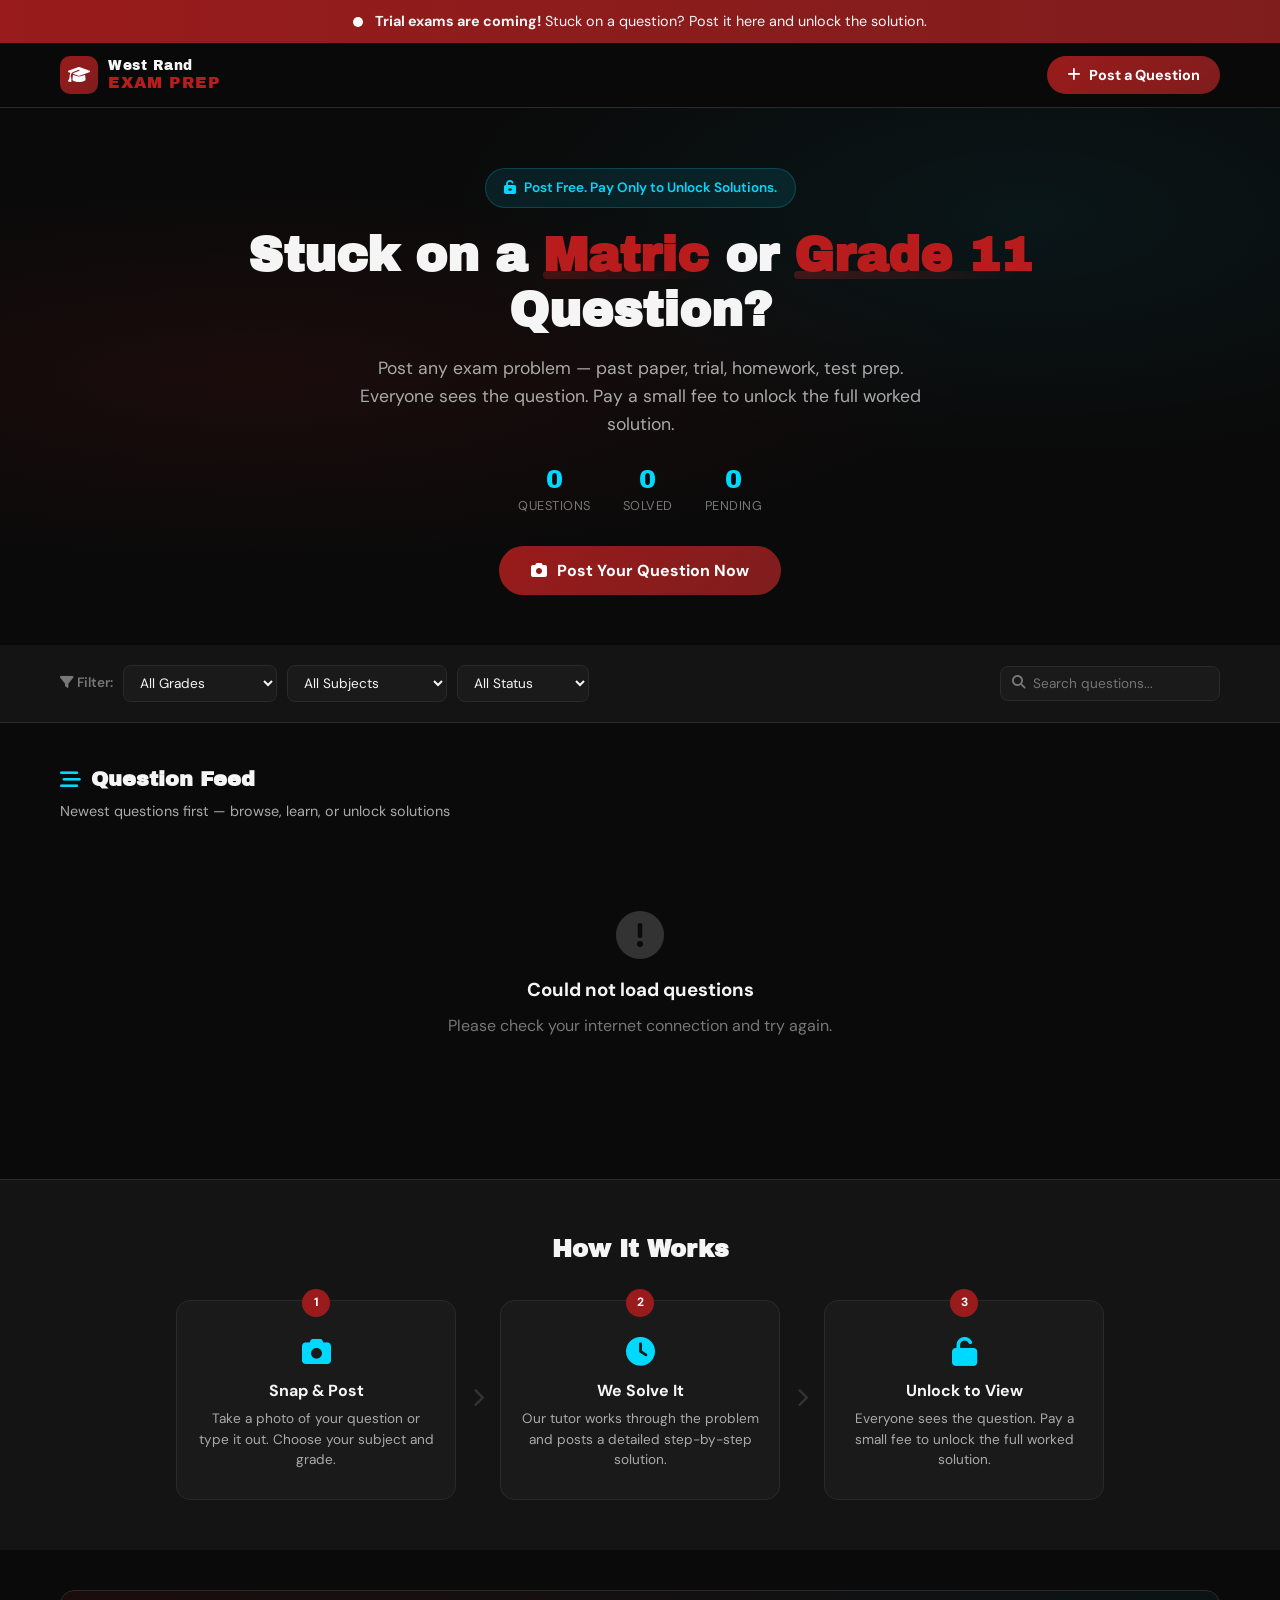
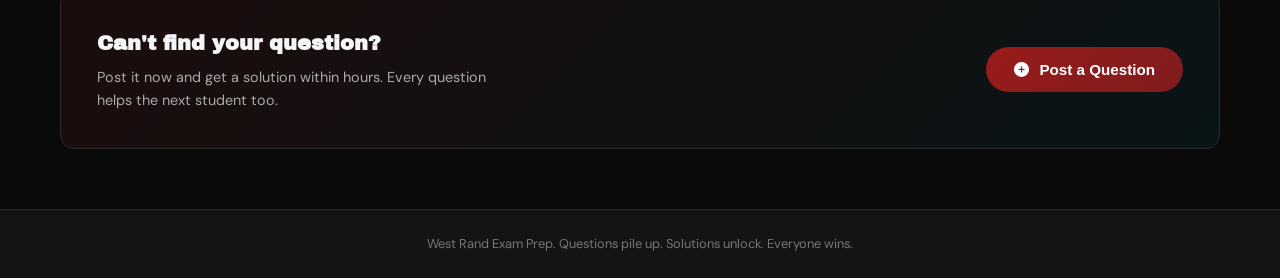
==== commit de713eea: "Refactor code structure for improved readability and maintainability" ====
--- a/index.html
+++ b/index.html
@@ -1,162 +1,252 @@
 <!DOCTYPE html>
 <html lang="en">
 <head>
-<meta charset="UTF-8">
-<meta name="viewport" content="width=device-width, initial-scale=1.0">
-<title>West Rand Exam Prep — Matric &amp; Grade 11 Trial Exam Packs</title>
-<meta name="description" content="Video lessons, notes and past paper solutions for Matric and Grade 11 trial exams across the West Rand. Instant access after payment.">
-
-<link rel="preconnect" href="https://fonts.googleapis.com">
-<link rel="preconnect" href="https://fonts.gstatic.com" crossorigin>
-<link href="https://fonts.googleapis.com/css2?family=Archivo+Black&family=DM+Sans:wght@400;500;600;700;800&display=swap" rel="stylesheet">
-<link rel="stylesheet" href="https://cdnjs.cloudflare.com/ajax/libs/font-awesome/6.4.0/css/all.min.css">
-<link rel="stylesheet" href="style.css">
+    <meta charset="UTF-8">
+    <meta name="viewport" content="width=device-width, initial-scale=1.0">
+    <title>West Rand Exam Prep — Ask & Unlock Solutions</title>
+    <link rel="preconnect" href="https://fonts.googleapis.com">
+    <link rel="preconnect" href="https://fonts.gstatic.com" crossorigin>
+    <link href="https://fonts.googleapis.com/css2?family=Archivo+Black&family=DM+Sans:ital,opsz,wght@0,9..40,100..1000;1,9..40,100..1000&display=swap" rel="stylesheet">
+    <link rel="stylesheet" href="https://cdnjs.cloudflare.com/ajax/libs/font-awesome/6.4.0/css/all.min.css">
+    <link rel="stylesheet" href="style.css">
+    <meta name="description" content="West Rand Exam Prep — post your Matric & Grade 11 exam questions, unlock step-by-step solutions.">
+    <meta name="theme-color" content="#991B1B">
+<base target="_blank">
 </head>
 <body>
-
-<!-- Urgency banner -->
-<div class="wr-urgency-banner" id="trial-countdown">⏳ Trials are almost here — get sorted tonight</div>
-
-<!-- Header -->
-<header class="wr-header">
-    <div class="wr-container wr-navbar">
-        <div class="wr-logo"><span class="wr-logo-first">West Rand</span> <span class="wr-logo-second">EXAM PREP</span></div>
-        <nav class="wr-nav-links">
-            <a href="#subjects">Subjects</a>
-            <a href="#how-it-works">How It Works</a>
-            <a href="#faq">FAQ</a>
-            <a href="#contact">Contact</a>
-            <button class="wr-btn wr-btn-whatsapp wa-help-btn"><i class="fab fa-whatsapp"></i> Chat on WhatsApp</button>
-        </nav>
-        <button class="wr-mobile-btn" aria-label="Menu"><i class="fas fa-bars"></i></button>
-    </div>
-</header>
-
-<!-- Hero -->
-<section class="wr-hero">
-    <div class="wr-container">
-        <h1>Walk into your trials <span class="highlight">fully prepared</span></h1>
-        <p>Video lessons, topic notes, and full past-paper solutions for every Matric and Grade 11 subject — unlocked instantly after payment.</p>
-        <div class="wr-hero-buttons">
-            <a href="#subjects" class="wr-btn wr-btn-primary wr-btn-large"><i class="fas fa-bolt"></i> Browse Subject Packs</a>
-            <button class="wr-btn wr-btn-outline wr-btn-large wa-help-btn"><i class="fab fa-whatsapp"></i> Ask a Question</button>
-        </div>
-        <div class="wr-trust-row">
-            <span><i class="fas fa-bolt"></i> Instant access after payment</span>
-            <span><i class="fas fa-lock"></i> Secure checkout via Yoco</span>
-            <span><i class="fas fa-file-download"></i> Past papers included</span>
-        </div>
-    </div>
-</section>
-
-<!-- How it works -->
-<section class="wr-section" id="how-it-works">
-    <div class="wr-container">
-        <h2 class="wr-section-title">How it works</h2>
-        <p class="wr-section-subtitle">Three steps between you and everything you need for the trials.</p>
-        <div class="wr-steps">
-            <div class="wr-step">
-                <div class="wr-step-number">1</div>
-                <h3>Pick your subject</h3>
-                <p>Choose your grade and subject, or grab the full bundle for every subject at once.</p>
-            </div>
-            <div class="wr-step">
-                <div class="wr-step-number">2</div>
-                <h3>Pay securely</h3>
-                <p>Checkout in under a minute with card, Instant EFT, or SnapScan via Yoco.</p>
-            </div>
-            <div class="wr-step">
-                <div class="wr-step-number">3</div>
-                <h3>Get instant access</h3>
-                <p>You're taken straight to your video playlist, notes, and downloadable past papers.</p>
-            </div>
-        </div>
-    </div>
-</section>
-
-<!-- Shop -->
-<section class="wr-section wr-shop" id="subjects">
-    <div class="wr-container">
-        <h2 class="wr-section-title">Subject Packs</h2>
-        <p class="wr-section-subtitle">Every pack includes a full video playlist, summary notes, past paper solutions, and a folder of downloadable past papers.</p>
-
-        <div class="wr-tabs">
-            <button class="wr-tab active" data-target="panel-g12">Grade 12 (Matric)</button>
-            <button class="wr-tab" data-target="panel-g11">Grade 11</button>
-            <button class="wr-tab" data-target="panel-bundles">Bundles</button>
-        </div>
-
-        <div class="wr-tab-panel active" id="panel-g12">
-            <div class="wr-grid" id="grid-g12"></div>
-        </div>
-
-        <div class="wr-tab-panel" id="panel-g11">
-            <div class="wr-grid" id="grid-g11"></div>
-        </div>
-
-        <div class="wr-tab-panel" id="panel-bundles">
-            <div class="wr-grid" id="grid-bundles"></div>
-        </div>
-    </div>
-</section>
-
-<!-- FAQ -->
-<section class="wr-section" id="faq">
-    <div class="wr-container">
-        <h2 class="wr-section-title">Frequently asked questions</h2>
-        <div class="wr-faq">
-            <div class="wr-faq-item">
-                <h4>How do I get my videos and notes after paying?</h4>
-                <p>You're redirected straight back to a delivery page with your YouTube playlist link and your Google Drive folder (notes, memos, and past papers). Save that page — you can also request the links again via WhatsApp with your proof of payment.</p>
-            </div>
-            <div class="wr-faq-item">
-                <h4>What payment methods are accepted?</h4>
-                <p>Card, Instant EFT, and SnapScan/Zapper — all processed securely through Yoco. We never see or store your card details.</p>
-            </div>
-            <div class="wr-faq-item">
-                <h4>Are refunds available?</h4>
-                <p>Because these are digital products delivered instantly, all sales are final once the link is unlocked. If a link doesn't work, message us on WhatsApp and we'll fix it right away.</p>
-            </div>
-            <div class="wr-faq-item">
-                <h4>Which curriculum are these based on?</h4>
-                <p>CAPS-aligned content covering the Grade 11 and Grade 12 (Matric) syllabus set by the Department of Basic Education. This is an independent resource and isn't affiliated with the DBE.</p>
-            </div>
-        </div>
-    </div>
-</section>
-
-<!-- WhatsApp CTA band -->
-<section class="wr-cta-band" id="contact">
-    <div class="wr-container">
-        <h2>Not sure which pack you need?</h2>
-        <p>Send us your subjects and grade on WhatsApp — we'll point you in the right direction.</p>
-        <button class="wr-btn wr-btn-whatsapp wr-btn-large wa-help-btn"><i class="fab fa-whatsapp"></i> Message Us on WhatsApp</button>
-    </div>
-</section>
-
-<!-- Footer -->
-<footer class="wr-footer">
-    <div class="wr-container">
-        <div class="wr-footer-inner">
-            <div class="wr-footer-brand">
-                <h3>West Rand Exam Prep</h3>
-                <p>Matric &amp; Grade 11 exam resources for Westonaria, Randfontein, Krugersdorp, Carletonville and surrounds.</p>
-            </div>
-            <div class="wr-footer-links">
-                <a href="#subjects">Subjects</a>
-                <a href="#how-it-works">How It Works</a>
-                <a href="#faq">FAQ</a>
-                <a href="#contact">Contact</a>
-            </div>
-        </div>
-        <div class="wr-footer-bottom">
-            &copy; <span id="wr-year"></span> West Rand Exam Prep. Not affiliated with the Department of Basic Education.
-        </div>
-    </div>
-</footer>
-
-<script src="products.js"></script>
-<script src="script.js"></script>
-<script>document.getElementById('wr-year').textContent = new Date().getFullYear();</script>
+    <div class="urgency-banner">
+        <div class="container">
+            <div class="urgency-inner">
+                <span class="urgency-pulse"></span>
+                <p><strong>Trial exams are coming!</strong> Stuck on a question? Post it here and unlock the solution.</p>
+            </div>
+        </div>
+    </div>
+    <header class="main-header">
+        <div class="container">
+            <nav class="navbar">
+                <a href="index.html" class="logo">
+                    <span class="logo-icon"><i class="fas fa-graduation-cap"></i></span>
+                    <div class="logo-text">
+                        <span class="logo-first">West Rand</span>
+                        <span class="logo-second">EXAM PREP</span>
+                    </div>
+                </a>
+                <div class="header-actions">
+                    <button class="btn-post" onclick="openPostModal()">
+                        <i class="fas fa-plus"></i>
+                        <span>Post a Question</span>
+                    </button>
+                </div>
+            </nav>
+        </div>
+    </header>
+    <section class="hero qa-hero">
+        <div class="hero-bg"></div>
+        <div class="container">
+            <div class="hero-content">
+                <div class="hero-badge">
+                    <i class="fas fa-unlock-alt"></i>
+                    <span>Post Free. Pay Only to Unlock Solutions.</span>
+                </div>
+                <h1 class="hero-title">Stuck on a <span class="highlight">Matric</span> or <span class="highlight">Grade 11</span> Question?</h1>
+                <p class="hero-subtitle">Post any exam problem — past paper, trial, homework, test prep. Everyone sees the question. Pay a small fee to unlock the full worked solution.</p>
+                <div class="hero-stats">
+                    <div class="stat"><span class="stat-number" id="statTotal">0</span><span class="stat-label">Questions</span></div>
+                    <div class="stat"><span class="stat-number" id="statSolved">0</span><span class="stat-label">Solved</span></div>
+                    <div class="stat"><span class="stat-number" id="statPending">0</span><span class="stat-label">Pending</span></div>
+                </div>
+                <button class="hero-cta" onclick="openPostModal()">
+                    <i class="fas fa-camera"></i> Post Your Question Now
+                </button>
+            </div>
+        </div>
+    </section>
+    <section class="filters-section">
+        <div class="container">
+            <div class="filters-bar">
+                <div class="filter-group">
+                    <label><i class="fas fa-filter"></i> Filter:</label>
+                    <select id="filterGrade" onchange="applyFilters()">
+                        <option value="">All Grades</option>
+                        <option value="Grade 12">Grade 12 (Matric)</option>
+                        <option value="Grade 11">Grade 11</option>
+                    </select>
+                    <select id="filterSubject" onchange="applyFilters()">
+                        <option value="">All Subjects</option>
+                        <option value="Mathematics">Mathematics</option>
+                        <option value="Mathematical Literacy">Maths Lit</option>
+                        <option value="Physical Sciences">Physical Sciences</option>
+                        <option value="Life Sciences">Life Sciences</option>
+                        <option value="Accounting">Accounting</option>
+                        <option value="Business Studies">Business Studies</option>
+                        <option value="Economics">Economics</option>
+                        <option value="English">English</option>
+                        <option value="History">History</option>
+                        <option value="Geography">Geography</option>
+                    </select>
+                    <select id="filterStatus" onchange="applyFilters()">
+                        <option value="">All Status</option>
+                        <option value="solved">Solved Only</option>
+                        <option value="pending">Pending Only</option>
+                    </select>
+                </div>
+                <div class="search-box">
+                    <i class="fas fa-search"></i>
+                    <input type="text" id="searchInput" placeholder="Search questions..." oninput="applyFilters()">
+                </div>
+            </div>
+        </div>
+    </section>
+    <section class="feed-section" id="feed">
+        <div class="container">
+            <div class="feed-header">
+                <h2><i class="fas fa-stream"></i> Question Feed</h2>
+                <p>Newest questions first — browse, learn, or unlock solutions</p>
+            </div>
+            <div class="questions-grid" id="questionsGrid">
+                <div class="loading-state"><i class="fas fa-spinner fa-spin"></i><p>Loading questions...</p></div>
+            </div>
+            <div class="empty-state hidden" id="emptyState">
+                <i class="fas fa-inbox"></i>
+                <h3>No questions yet</h3>
+                <p>Be the first to post a question and help build this resource for everyone.</p>
+                <button class="btn-primary" onclick="openPostModal()">Post a Question</button>
+            </div>
+        </div>
+    </section>
+    <section class="how-it-works">
+        <div class="container">
+            <h2 class="section-title">How It Works</h2>
+            <div class="steps">
+                <div class="step-card">
+                    <div class="step-num">1</div>
+                    <i class="fas fa-camera"></i>
+                    <h3>Snap & Post</h3>
+                    <p>Take a photo of your question or type it out. Choose your subject and grade.</p>
+                </div>
+                <div class="step-arrow"><i class="fas fa-chevron-right"></i></div>
+                <div class="step-card">
+                    <div class="step-num">2</div>
+                    <i class="fas fa-clock"></i>
+                    <h3>We Solve It</h3>
+                    <p>Our tutor works through the problem and posts a detailed step-by-step solution.</p>
+                </div>
+                <div class="step-arrow"><i class="fas fa-chevron-right"></i></div>
+                <div class="step-card">
+                    <div class="step-num">3</div>
+                    <i class="fas fa-unlock"></i>
+                    <h3>Unlock to View</h3>
+                    <p>Everyone sees the question. Pay a small fee to unlock the full worked solution.</p>
+                </div>
+            </div>
+        </div>
+    </section>
+    <section class="cta-section">
+        <div class="container">
+            <div class="cta-box">
+                <div class="cta-text">
+                    <h2>Can't find your question?</h2>
+                    <p>Post it now and get a solution within hours. Every question helps the next student too.</p>
+                </div>
+                <button class="cta-whatsapp" onclick="openPostModal()">
+                    <i class="fas fa-plus-circle"></i><span>Post a Question</span>
+                </button>
+            </div>
+        </div>
+    </section>
+    <footer class="main-footer">
+        <div class="container">
+            <div class="footer-bottom">
+                <p>West Rand Exam Prep. Questions pile up. Solutions unlock. Everyone wins.</p>
+            </div>
+        </div>
+    </footer>
+    <div class="modal-overlay" id="postModal">
+        <div class="modal-content modal-lg">
+            <button class="close-modal" onclick="closePostModal()">&times;</button>
+            <div class="modal-header">
+                <h2><i class="fas fa-plus-circle"></i> Post a Question</h2>
+                <p>Upload a photo or type your question. It's free to post.</p>
+            </div>
+            <form id="postForm" onsubmit="handlePostSubmit(event)">
+                <div class="form-row">
+                    <div class="form-group"><label>Your Name *</label><input type="text" id="postName" required placeholder="e.g. Thabo"></div>
+                    <div class="form-group"><label>Email *</label><input type="email" id="postEmail" required placeholder="your@email.com"></div>
+                </div>
+                <div class="form-row">
+                    <div class="form-group">
+                        <label>Grade *</label>
+                        <select id="postGrade" required>
+                            <option value="">Select grade</option>
+                            <option value="Grade 12">Grade 12 (Matric)</option>
+                            <option value="Grade 11">Grade 11</option>
+                        </select>
+                    </div>
+                    <div class="form-group">
+                        <label>Subject *</label>
+                        <select id="postSubject" required>
+                            <option value="">Select subject</option>
+                            <option value="Mathematics">Mathematics</option>
+                            <option value="Mathematical Literacy">Mathematical Literacy</option>
+                            <option value="Physical Sciences">Physical Sciences</option>
+                            <option value="Life Sciences">Life Sciences</option>
+                            <option value="Accounting">Accounting</option>
+                            <option value="Business Studies">Business Studies</option>
+                            <option value="Economics">Economics</option>
+                            <option value="English">English</option>
+                            <option value="History">History</option>
+                            <option value="Geography">Geography</option>
+                        </select>
+                    </div>
+                </div>
+                <div class="form-group">
+                    <label>Your Question *</label>
+                    <textarea id="postText" rows="4" required placeholder="Type your full question here, or describe what you need help with..."></textarea>
+                </div>
+                <div class="form-group">
+                    <label>Upload Photo (optional)</label>
+                    <div class="image-upload" id="imageUpload">
+                        <input type="file" id="postImage" accept="image/*" onchange="handleImageSelect(event)">
+                        <div class="upload-placeholder" id="uploadPlaceholder">
+                            <i class="fas fa-cloud-upload-alt"></i>
+                            <span>Click to upload a photo of your question</span>
+                        </div>
+                        <div class="upload-preview hidden" id="uploadPreview">
+                            <img id="previewImg" alt="Preview">
+                            <button type="button" class="remove-image" onclick="removeImage()"><i class="fas fa-times"></i></button>
+                        </div>
+                    </div>
+                    <small class="form-help">Max 2MB. JPG or PNG.</small>
+                </div>
+                <div class="form-actions">
+                    <button type="button" class="btn-secondary" onclick="closePostModal()">Cancel</button>
+                    <button type="submit" class="btn-primary" id="postSubmitBtn"><i class="fas fa-paper-plane"></i> Post Question</button>
+                </div>
+            </form>
+        </div>
+    </div>
+    <div class="modal-overlay" id="detailModal">
+        <div class="modal-content modal-lg">
+            <button class="close-modal" onclick="closeDetailModal()">&times;</button>
+            <div id="detailContent"></div>
+        </div>
+    </div>
+    <div class="modal-overlay" id="unlockModal">
+        <div class="modal-content modal-sm">
+            <button class="close-modal" onclick="closeUnlockModal()">&times;</button>
+            <div class="modal-header">
+                <h2><i class="fas fa-lock"></i> Unlock Solution</h2>
+                <p>Pay once, access forever. No subscription.</p>
+            </div>
+            <div class="unlock-body" id="unlockBody"></div>
+        </div>
+    </div>
+    <div class="toast" id="toast"><i class="fas fa-info-circle"></i><span id="toastMessage">Message</span></div>
+    <div class="loading-overlay" id="loadingOverlay">
+        <div class="loading-spinner"></div>
+        <p id="loadingText">Processing...</p>
+    </div>
+    <script src="script.js"></script>
 </body>
-</html>
+</html>
--- a/style.css
+++ b/style.css
@@ -1,517 +1,706 @@
-/* ================================================================
-   West Rand Exam Prep — style.css
-   Branding lifted from West Rand Connect (deep red / black / cyan)
-   ================================================================ */
+/* ============================================
+   WEST RAND EXAM PREP — Q&A Platform Styles
+   Dark theme | Red + Cyan accent | Mobile-first
+   ============================================ */
 
 :root {
-    --wr-red:        #991B1B;
-    --wr-red-dark:   #6b1313;
-    --wr-red-light:  #C42A2A;
-    --wr-cyan:       #00D9FF;
-    --wr-gold:       #FFD60A;
-
-    --wr-black:      #000000;
-    --wr-obsidian:   #0A0A0A;
-    --wr-charcoal:   #111111;
-    --wr-slate:      #1A1A1A;
-    --wr-graphite:   #262626;
-    --wr-silver:     #A0A0A0;
-    --wr-pearl:      #E8E8E8;
-    --wr-white:      #FFFFFF;
-
-    --wr-success:    #10B981;
-    --wr-error:      #EF4444;
-    --wr-warning:    #F59E0B;
-
-    --wr-gradient-red:  linear-gradient(135deg, var(--wr-red) 0%, var(--wr-red-dark) 100%);
-    --wr-gradient-dark: linear-gradient(160deg, #151515 0%, #0a0a0a 100%);
-
-    --wr-radius-sm: 6px;
-    --wr-radius-md: 12px;
-    --wr-radius-lg: 18px;
-    --wr-radius-full: 9999px;
-
-    --wr-shadow-md: 0 6px 24px rgba(0,0,0,0.5);
-    --wr-shadow-glow: 0 0 24px rgba(153,27,27,0.35);
-    --wr-shadow-cyan: 0 0 20px rgba(0,217,255,0.25);
-}
-
-* { margin: 0; padding: 0; box-sizing: border-box; }
-
-html { scroll-behavior: smooth; }
-
+    --brand-red: #991B1B;
+    --brand-red-dark: #7F1D1D;
+    --brand-red-light: #B91C1C;
+    --cyan: #00D9FF;
+    --cyan-dark: #00B8D4;
+    --bg: #0A0A0A;
+    --bg-elevated: #141414;
+    --bg-card: #1A1A1A;
+    --bg-card-hover: #222222;
+    --border: #2A2A2A;
+    --border-light: #333333;
+    --text: #F5F5F5;
+    --text-secondary: #AAAAAA;
+    --text-muted: #777777;
+    --success: #10B981;
+    --warning: #F59E0B;
+    --danger: #EF4444;
+    --font-heading: 'Archivo Black', sans-serif;
+    --font-body: 'DM Sans', sans-serif;
+    --radius: 14px;
+    --radius-sm: 8px;
+    --shadow: 0 4px 24px rgba(0,0,0,0.4);
+    --shadow-lg: 0 12px 40px rgba(0,0,0,0.6);
+    --transition: all 0.25s cubic-bezier(0.4, 0, 0.2, 1);
+}
+
+*, *::before, *::after { margin: 0; padding: 0; box-sizing: border-box; }
+html { scroll-behavior: smooth; -webkit-font-smoothing: antialiased; }
 body {
-    font-family: 'DM Sans', system-ui, sans-serif;
-    background: var(--wr-black);
-    color: var(--wr-pearl);
+    font-family: var(--font-body);
+    background: var(--bg);
+    color: var(--text);
     line-height: 1.6;
-}
-
-h1, h2, h3, h4 {
-    font-family: 'Archivo Black', 'DM Sans', sans-serif;
-    line-height: 1.2;
-}
-
-.wr-container {
-    max-width: 1200px;
-    margin: 0 auto;
-    padding: 0 20px;
-}
-
+    min-height: 100vh;
+    overflow-x: hidden;
+}
+a { color: inherit; text-decoration: none; }
 img { max-width: 100%; display: block; }
-
-/* ── Buttons ───────────────────────────────────────────────────────────── */
-
-.wr-btn {
+.container { width: 100%; max-width: 1200px; margin: 0 auto; padding: 0 20px; }
+
+/* ── Urgency Banner ── */
+.urgency-banner {
+    background: linear-gradient(90deg, var(--brand-red), var(--brand-red-dark));
+    padding: 10px 0;
+    position: relative;
+    z-index: 100;
+}
+.urgency-inner {
+    display: flex;
+    align-items: center;
+    justify-content: center;
+    gap: 12px;
+    font-size: 0.9rem;
+    text-align: center;
+}
+.urgency-pulse {
+    width: 10px;
+    height: 10px;
+    background: #fff;
+    border-radius: 50%;
+    animation: pulse 1.5s ease-in-out infinite;
+    flex-shrink: 0;
+}
+@keyframes pulse {
+    0%, 100% { opacity: 1; transform: scale(1); }
+    50% { opacity: 0.5; transform: scale(1.3); }
+}
+
+/* ── Header ── */
+.main-header {
+    background: rgba(10,10,10,0.95);
+    backdrop-filter: blur(12px);
+    border-bottom: 1px solid var(--border);
+    position: sticky;
+    top: 0;
+    z-index: 99;
+}
+.navbar {
+    display: flex;
+    align-items: center;
+    justify-content: space-between;
+    height: 64px;
+}
+.logo {
+    display: flex;
+    align-items: center;
+    gap: 10px;
+}
+.logo-icon {
+    width: 38px;
+    height: 38px;
+    background: linear-gradient(135deg, var(--brand-red), var(--brand-red-dark));
+    border-radius: 10px;
+    display: flex;
+    align-items: center;
+    justify-content: center;
+    color: #fff;
+    font-size: 1.1rem;
+    flex-shrink: 0;
+}
+.logo-text { display: flex; flex-direction: column; line-height: 1.1; }
+.logo-first { font-family: var(--font-heading); font-size: 0.85rem; color: var(--text); letter-spacing: 0.5px; }
+.logo-second { font-family: var(--font-heading); font-size: 1rem; color: var(--brand-red-light); letter-spacing: 1px; }
+
+.btn-post {
+    display: flex;
+    align-items: center;
+    gap: 8px;
+    padding: 10px 20px;
+    background: linear-gradient(135deg, var(--brand-red), var(--brand-red-dark));
+    color: #fff;
+    border: none;
+    border-radius: 50px;
+    font-family: var(--font-body);
+    font-size: 0.9rem;
+    font-weight: 700;
+    cursor: pointer;
+    transition: var(--transition);
+}
+.btn-post:hover { transform: translateY(-2px); box-shadow: 0 4px 16px rgba(153,27,27,0.3); }
+
+/* ── Hero ── */
+.hero { position: relative; padding: 60px 0 50px; overflow: hidden; }
+.hero-bg {
+    position: absolute;
+    inset: 0;
+    background:
+        radial-gradient(ellipse at 20% 50%, rgba(153,27,27,0.12) 0%, transparent 50%),
+        radial-gradient(ellipse at 80% 20%, rgba(0,217,255,0.06) 0%, transparent 40%);
+    pointer-events: none;
+}
+.hero-content { position: relative; text-align: center; max-width: 800px; margin: 0 auto; }
+.hero-badge {
     display: inline-flex;
     align-items: center;
-    justify-content: center;
     gap: 8px;
-    padding: 12px 24px;
-    border-radius: var(--wr-radius-md);
+    background: rgba(0,217,255,0.1);
+    border: 1px solid rgba(0,217,255,0.2);
+    color: var(--cyan);
+    padding: 8px 18px;
+    border-radius: 50px;
+    font-size: 0.85rem;
+    font-weight: 600;
+    margin-bottom: 20px;
+}
+.hero-title {
+    font-family: var(--font-heading);
+    font-size: clamp(1.8rem, 5vw, 3rem);
+    line-height: 1.15;
+    margin-bottom: 16px;
+}
+.hero-title .highlight { color: var(--brand-red-light); position: relative; }
+.hero-title .highlight::after {
+    content: '';
+    position: absolute;
+    bottom: 2px;
+    left: 0;
+    right: 0;
+    height: 8px;
+    background: linear-gradient(90deg, var(--brand-red), transparent);
+    opacity: 0.4;
+    border-radius: 4px;
+    z-index: -1;
+}
+.hero-subtitle {
+    font-size: clamp(0.95rem, 2vw, 1.1rem);
+    color: var(--text-secondary);
+    max-width: 600px;
+    margin: 0 auto 28px;
+}
+.hero-stats {
+    display: flex;
+    justify-content: center;
+    gap: 32px;
+    flex-wrap: wrap;
+    margin-bottom: 28px;
+}
+.stat { text-align: center; }
+.stat-number { display: block; font-family: var(--font-heading); font-size: 1.6rem; color: var(--cyan); line-height: 1; }
+.stat-label { font-size: 0.8rem; color: var(--text-muted); text-transform: uppercase; letter-spacing: 0.5px; }
+.hero-cta {
+    display: inline-flex;
+    align-items: center;
+    gap: 10px;
+    padding: 14px 32px;
+    background: linear-gradient(135deg, var(--brand-red), var(--brand-red-dark));
+    color: #fff;
+    border: none;
+    border-radius: 50px;
+    font-family: var(--font-body);
+    font-size: 1rem;
+    font-weight: 700;
+    cursor: pointer;
+    transition: var(--transition);
+    animation: ctaPulse 2s ease-in-out infinite;
+}
+.hero-cta:hover { animation: none; transform: scale(1.04); }
+@keyframes ctaPulse {
+    0%, 100% { box-shadow: 0 0 0 0 rgba(153,27,27,0.4); }
+    50% { box-shadow: 0 0 0 12px rgba(153,27,27,0); }
+}
+
+/* ── Filters ── */
+.filters-section { padding: 20px 0; background: var(--bg-elevated); border-bottom: 1px solid var(--border); }
+.filters-bar {
+    display: flex;
+    align-items: center;
+    justify-content: space-between;
+    gap: 16px;
+    flex-wrap: wrap;
+}
+.filter-group { display: flex; align-items: center; gap: 10px; flex-wrap: wrap; }
+.filter-group label { color: var(--text-muted); font-size: 0.85rem; font-weight: 600; }
+.filter-group select, .search-box input {
+    background: var(--bg-card);
+    border: 1px solid var(--border);
+    border-radius: var(--radius-sm);
+    padding: 8px 12px;
+    color: var(--text);
+    font-family: var(--font-body);
+    font-size: 0.85rem;
+    cursor: pointer;
+    transition: var(--transition);
+}
+.filter-group select:hover, .search-box input:hover { border-color: var(--border-light); }
+.filter-group select:focus, .search-box input:focus { outline: none; border-color: var(--cyan); }
+.search-box { position: relative; }
+.search-box i { position: absolute; left: 12px; top: 50%; transform: translateY(-50%); color: var(--text-muted); font-size: 0.85rem; }
+.search-box input { padding-left: 32px; min-width: 220px; }
+
+/* ── Feed Section ── */
+.feed-section { padding: 40px 0 60px; }
+.feed-header { margin-bottom: 28px; }
+.feed-header h2 { font-family: var(--font-heading); font-size: 1.3rem; display: flex; align-items: center; gap: 10px; margin-bottom: 4px; }
+.feed-header h2 i { color: var(--cyan); }
+.feed-header p { color: var(--text-secondary); font-size: 0.9rem; }
+
+/* ── Question Cards ── */
+.questions-grid { display: grid; grid-template-columns: repeat(auto-fill, minmax(340px, 1fr)); gap: 20px; }
+.question-card {
+    background: var(--bg-card);
+    border: 1px solid var(--border);
+    border-radius: var(--radius);
+    overflow: hidden;
+    transition: var(--transition);
+    display: flex;
+    flex-direction: column;
+    cursor: pointer;
+}
+.question-card:hover { transform: translateY(-3px); border-color: var(--border-light); box-shadow: var(--shadow); }
+.question-card:hover .question-image img { transform: scale(1.03); }
+
+.question-image {
+    width: 100%;
+    height: 180px;
+    background: var(--bg-elevated);
+    overflow: hidden;
+    position: relative;
+}
+.question-image img {
+    width: 100%;
+    height: 100%;
+    object-fit: cover;
+    transition: transform 0.4s;
+}
+.question-image .no-image {
+    width: 100%; height: 100%;
+    display: flex; align-items: center; justify-content: center;
+    color: var(--text-muted);
+    font-size: 2.5rem;
+}
+.question-status {
+    position: absolute;
+    top: 12px;
+    right: 12px;
+    padding: 4px 10px;
+    border-radius: 50px;
+    font-size: 0.7rem;
+    font-weight: 700;
+    text-transform: uppercase;
+    letter-spacing: 0.5px;
+}
+.status-pending { background: rgba(245,158,11,0.15); color: var(--warning); border: 1px solid rgba(245,158,11,0.3); }
+.status-solved { background: rgba(16,185,129,0.15); color: var(--success); border: 1px solid rgba(16,185,129,0.3); }
+
+.question-body { padding: 18px; flex: 1; display: flex; flex-direction: column; }
+.question-meta {
+    display: flex;
+    gap: 8px;
+    margin-bottom: 10px;
+    flex-wrap: wrap;
+}
+.meta-tag {
+    font-size: 0.75rem;
+    padding: 3px 10px;
+    border-radius: 50px;
+    background: var(--bg-elevated);
+    color: var(--text-secondary);
+    font-weight: 600;
+}
+.meta-tag.grade { background: rgba(0,217,255,0.1); color: var(--cyan); }
+.meta-tag.subject { background: rgba(153,27,27,0.15); color: var(--brand-red-light); }
+
+.question-text {
+    font-size: 0.92rem;
+    line-height: 1.5;
+    color: var(--text);
+    margin-bottom: 12px;
+    display: -webkit-box;
+    -webkit-line-clamp: 3;
+    -webkit-box-orient: vertical;
+    overflow: hidden;
+    flex: 1;
+}
+
+.question-footer {
+    display: flex;
+    align-items: center;
+    justify-content: space-between;
+    padding-top: 12px;
+    border-top: 1px solid var(--border);
+}
+.question-author {
+    font-size: 0.8rem;
+    color: var(--text-muted);
+}
+.question-action {
+    display: flex;
+    align-items: center;
+    gap: 6px;
+    padding: 6px 14px;
+    border-radius: var(--radius-sm);
+    font-size: 0.8rem;
+    font-weight: 700;
+}
+.action-waiting { background: rgba(245,158,11,0.1); color: var(--warning); }
+.action-unlock { background: linear-gradient(135deg, var(--brand-red), var(--brand-red-dark)); color: #fff; }
+.action-view { background: rgba(16,185,129,0.15); color: var(--success); }
+
+/* ── Loading / Empty States ── */
+.loading-state, .empty-state {
+    grid-column: 1 / -1;
+    text-align: center;
+    padding: 60px 20px;
+    color: var(--text-muted);
+}
+.loading-state i { font-size: 2rem; margin-bottom: 12px; display: block; }
+.empty-state i { font-size: 3rem; margin-bottom: 16px; color: var(--border-light); }
+.empty-state h3 { color: var(--text); margin-bottom: 8px; }
+.empty-state p { margin-bottom: 20px; }
+
+/* ── How It Works ── */
+.how-it-works { padding: 50px 0; background: var(--bg-elevated); border-top: 1px solid var(--border); }
+.how-it-works .section-title { text-align: center; margin-bottom: 32px; font-family: var(--font-heading); }
+.steps {
+    display: flex;
+    align-items: center;
+    justify-content: center;
+    gap: 16px;
+    flex-wrap: wrap;
+}
+.step-card {
+    flex: 1;
+    min-width: 220px;
+    max-width: 280px;
+    text-align: center;
+    padding: 28px 20px;
+    position: relative;
+    background: var(--bg-card);
+    border: 1px solid var(--border);
+    border-radius: var(--radius);
+}
+.step-num {
+    position: absolute;
+    top: -12px;
+    left: 50%;
+    transform: translateX(-50%);
+    width: 28px;
+    height: 28px;
+    background: var(--brand-red);
+    color: #fff;
+    border-radius: 50%;
+    font-size: 0.75rem;
+    font-weight: 700;
+    display: flex;
+    align-items: center;
+    justify-content: center;
+}
+.step-card > i { font-size: 1.8rem; color: var(--cyan); margin: 8px 0 12px; }
+.step-card h3 { font-size: 1rem; margin-bottom: 6px; }
+.step-card p { font-size: 0.85rem; color: var(--text-secondary); line-height: 1.5; }
+.step-arrow { color: var(--border-light); font-size: 1.2rem; }
+
+/* ── CTA Section ── */
+.cta-section { padding: 40px 0 60px; }
+.cta-box {
+    background: linear-gradient(135deg, rgba(153,27,27,0.12), rgba(0,217,255,0.05));
+    border: 1px solid var(--border);
+    border-radius: var(--radius);
+    padding: 36px;
+    display: flex;
+    align-items: center;
+    justify-content: space-between;
+    gap: 24px;
+    flex-wrap: wrap;
+}
+.cta-text h2 { font-family: var(--font-heading); font-size: 1.3rem; margin-bottom: 6px; }
+.cta-text p { color: var(--text-secondary); font-size: 0.9rem; max-width: 400px; }
+.cta-whatsapp {
+    display: flex;
+    align-items: center;
+    gap: 10px;
+    padding: 14px 28px;
+    background: linear-gradient(135deg, var(--brand-red), var(--brand-red-dark));
+    color: #fff;
+    border-radius: 50px;
     font-weight: 700;
     font-size: 0.95rem;
+    cursor: pointer;
     border: none;
-    cursor: pointer;
-    text-decoration: none;
-    transition: transform 0.2s ease, box-shadow 0.2s ease;
-    font-family: inherit;
-}
-
-.wr-btn-primary {
-    background: var(--wr-gradient-red);
-    color: var(--wr-white);
-    box-shadow: var(--wr-shadow-glow);
-}
-.wr-btn-primary:hover { transform: translateY(-2px); box-shadow: 0 10px 30px rgba(153,27,27,0.45); }
-.wr-btn-primary:disabled { opacity: 0.6; cursor: not-allowed; transform: none; }
-
-.wr-btn-outline {
+    transition: var(--transition);
+    flex-shrink: 0;
+}
+.cta-whatsapp:hover { transform: translateY(-2px); box-shadow: 0 8px 24px rgba(153,27,27,0.3); }
+
+/* ── Footer ── */
+.main-footer { background: var(--bg-elevated); border-top: 1px solid var(--border); padding: 24px 0; }
+.footer-bottom { text-align: center; }
+.footer-bottom p { color: var(--text-muted); font-size: 0.8rem; }
+
+/* ═══════════════════════════════════════════ */
+/* MODALS */
+/* ═══════════════════════════════════════════ */
+.modal-overlay {
+    position: fixed;
+    inset: 0;
+    background: rgba(0,0,0,0.85);
+    backdrop-filter: blur(8px);
+    display: flex;
+    align-items: center;
+    justify-content: center;
+    padding: 20px;
+    z-index: 9999;
+    opacity: 0;
+    visibility: hidden;
+    transition: all 0.3s;
+}
+.modal-overlay.active { opacity: 1; visibility: visible; }
+.modal-content {
+    background: var(--bg-card);
+    border: 1px solid var(--border);
+    border-radius: var(--radius);
+    max-width: 640px;
+    width: 100%;
+    max-height: 90vh;
+    overflow-y: auto;
+    position: relative;
+    transform: translateY(20px) scale(0.98);
+    transition: all 0.3s cubic-bezier(0.4, 0, 0.2, 1);
+}
+.modal-overlay.active .modal-content { transform: translateY(0) scale(1); }
+.modal-content.modal-lg { max-width: 700px; }
+.modal-content.modal-sm { max-width: 440px; }
+.close-modal {
+    position: absolute;
+    top: 16px;
+    right: 16px;
+    width: 36px;
+    height: 36px;
+    background: var(--bg-elevated);
+    border: 1px solid var(--border);
+    border-radius: 50%;
+    color: var(--text-secondary);
+    font-size: 1.2rem;
+    cursor: pointer;
+    display: flex;
+    align-items: center;
+    justify-content: center;
+    transition: var(--transition);
+    z-index: 2;
+}
+.close-modal:hover { background: var(--border); color: var(--text); }
+.modal-header { padding: 28px 28px 0; }
+.modal-header h2 { font-family: var(--font-heading); font-size: 1.2rem; margin-bottom: 4px; display: flex; align-items: center; gap: 8px; }
+.modal-header h2 i { color: var(--cyan); }
+.modal-header p { color: var(--text-secondary); font-size: 0.9rem; }
+
+/* ── Forms ── */
+form { padding: 20px 28px 28px; }
+.form-row { display: flex; gap: 16px; margin-bottom: 16px; }
+.form-row .form-group { flex: 1; }
+.form-group { margin-bottom: 16px; }
+.form-group label { display: block; font-size: 0.85rem; font-weight: 600; color: var(--text-secondary); margin-bottom: 6px; }
+.form-group input,
+.form-group select,
+.form-group textarea {
+    width: 100%;
+    background: var(--bg);
+    border: 1px solid var(--border);
+    border-radius: var(--radius-sm);
+    padding: 10px 14px;
+    color: var(--text);
+    font-family: var(--font-body);
+    font-size: 0.9rem;
+    transition: var(--transition);
+}
+.form-group input:focus,
+.form-group select:focus,
+.form-group textarea:focus { outline: none; border-color: var(--cyan); }
+.form-group textarea { resize: vertical; min-height: 80px; }
+.form-help { display: block; font-size: 0.8rem; color: var(--text-muted); margin-top: 4px; }
+.form-actions {
+    display: flex;
+    gap: 12px;
+    justify-content: flex-end;
+    padding-top: 8px;
+    border-top: 1px solid var(--border);
+    margin-top: 8px;
+}
+.btn-primary, .btn-secondary {
+    padding: 10px 20px;
+    border-radius: var(--radius-sm);
+    font-family: var(--font-body);
+    font-size: 0.9rem;
+    font-weight: 700;
+    cursor: pointer;
+    transition: var(--transition);
+    border: none;
+    display: inline-flex;
+    align-items: center;
+    gap: 6px;
+}
+.btn-primary {
+    background: linear-gradient(135deg, var(--brand-red), var(--brand-red-dark));
+    color: #fff;
+}
+.btn-primary:hover { transform: translateY(-1px); box-shadow: 0 4px 12px rgba(153,27,27,0.3); }
+.btn-secondary {
     background: transparent;
-    color: var(--wr-cyan);
-    border: 2px solid var(--wr-cyan);
-}
-.wr-btn-outline:hover { background: rgba(0,217,255,0.1); }
-
-.wr-btn-whatsapp {
-    background: linear-gradient(135deg, #25D366, #128C7E);
-    color: var(--wr-white);
-}
-.wr-btn-whatsapp:hover { transform: translateY(-2px); box-shadow: 0 8px 24px rgba(37,211,102,0.4); }
-
-.wr-btn-large { padding: 16px 32px; font-size: 1.05rem; }
-.wr-btn-block { width: 100%; }
-
-/* ── Header ────────────────────────────────────────────────────────────── */
-
-.wr-header {
-    position: sticky;
-    top: 0;
-    z-index: 1000;
-    background: rgba(10,10,10,0.92);
-    backdrop-filter: blur(12px);
-    border-bottom: 1px solid var(--wr-graphite);
-}
-
-.wr-navbar {
-    display: flex;
-    align-items: center;
-    justify-content: space-between;
-    padding: 16px 0;
-}
-
-.wr-logo {
-    font-size: 1.4rem;
-    font-family: 'Archivo Black', sans-serif;
-    display: flex;
-    align-items: baseline;
-    gap: 6px;
-}
-.wr-logo-first { color: var(--wr-pearl); }
-.wr-logo-second {
-    background: var(--wr-gradient-red);
-    -webkit-background-clip: text;
-    -webkit-text-fill-color: transparent;
-    background-clip: text;
-}
-
-.wr-nav-links {
-    display: flex;
-    align-items: center;
-    gap: 28px;
-}
-.wr-nav-links a {
-    color: var(--wr-pearl);
-    text-decoration: none;
-    font-weight: 600;
-    font-size: 0.92rem;
-    transition: color 0.2s ease;
-}
-.wr-nav-links a:hover { color: var(--wr-cyan); }
-
-.wr-mobile-btn {
-    display: none;
-    background: none;
+    border: 1px solid var(--border);
+    color: var(--text-secondary);
+}
+.btn-secondary:hover { border-color: var(--text-secondary); color: var(--text); }
+
+/* ── Image Upload ── */
+.image-upload {
+    position: relative;
+    border: 2px dashed var(--border);
+    border-radius: var(--radius-sm);
+    overflow: hidden;
+    transition: var(--transition);
+}
+.image-upload:hover { border-color: var(--cyan); }
+.image-upload input[type="file"] {
+    position: absolute;
+    inset: 0;
+    opacity: 0;
+    cursor: pointer;
+    z-index: 2;
+}
+.upload-placeholder {
+    padding: 32px;
+    text-align: center;
+    color: var(--text-muted);
+}
+.upload-placeholder i { font-size: 2rem; margin-bottom: 8px; display: block; }
+.upload-placeholder span { font-size: 0.85rem; }
+.upload-preview { position: relative; }
+.upload-preview img { width: 100%; max-height: 200px; object-fit: contain; background: var(--bg-elevated); }
+.remove-image {
+    position: absolute;
+    top: 8px;
+    right: 8px;
+    width: 32px;
+    height: 32px;
+    background: rgba(0,0,0,0.7);
     border: none;
-    color: var(--wr-cyan);
-    font-size: 1.4rem;
-    cursor: pointer;
-}
-
-/* ── Urgency banner ────────────────────────────────────────────────────── */
-
-.wr-urgency-banner {
-    background: var(--wr-gradient-red);
-    color: var(--wr-white);
+    border-radius: 50%;
+    color: #fff;
+    cursor: pointer;
+    display: flex;
+    align-items: center;
+    justify-content: center;
+    z-index: 3;
+}
+
+/* ── Detail Modal Content ── */
+.detail-question { padding: 24px 28px; }
+.detail-meta { display: flex; gap: 8px; margin-bottom: 16px; flex-wrap: wrap; }
+.detail-image { width: 100%; border-radius: var(--radius-sm); overflow: hidden; margin-bottom: 16px; background: var(--bg-elevated); }
+.detail-image img { width: 100%; max-height: 400px; object-fit: contain; }
+.detail-text { font-size: 1rem; line-height: 1.6; margin-bottom: 20px; white-space: pre-wrap; }
+
+.solution-section { padding: 24px 28px; background: var(--bg-elevated); border-top: 1px solid var(--border); }
+.solution-section.solved { border-top-color: rgba(16,185,129,0.3); }
+.solution-header { display: flex; align-items: center; gap: 10px; margin-bottom: 16px; }
+.solution-header i { color: var(--success); font-size: 1.2rem; }
+.solution-header h3 { font-family: var(--font-heading); font-size: 1.1rem; }
+.solution-text { font-size: 0.95rem; line-height: 1.7; white-space: pre-wrap; margin-bottom: 16px; }
+.solution-image { width: 100%; border-radius: var(--radius-sm); overflow: hidden; margin-bottom: 16px; }
+.solution-image img { width: 100%; max-height: 400px; object-fit: contain; background: var(--bg); }
+
+.paywall {
     text-align: center;
-    padding: 10px 16px;
-    font-weight: 700;
-    font-size: 0.88rem;
-    letter-spacing: 0.02em;
-}
-
-/* ── Hero ──────────────────────────────────────────────────────────────── */
-
-.wr-hero {
-    padding: 80px 0 60px;
-    text-align: center;
-    background:
-        radial-gradient(ellipse at top, rgba(153,27,27,0.25), transparent 60%),
-        var(--wr-black);
-}
-
-.wr-hero h1 {
-    font-size: 2.8rem;
-    margin-bottom: 18px;
-    max-width: 820px;
-    margin-left: auto;
-    margin-right: auto;
-}
-.wr-hero h1 .highlight {
-    background: var(--wr-gradient-red);
-    -webkit-background-clip: text;
-    -webkit-text-fill-color: transparent;
-    background-clip: text;
-}
-
-.wr-hero p {
-    font-size: 1.1rem;
-    color: var(--wr-silver);
-    max-width: 620px;
-    margin: 0 auto 32px;
-}
-
-.wr-hero-buttons {
-    display: flex;
+    padding: 40px 20px;
+    background: linear-gradient(135deg, rgba(153,27,27,0.08), rgba(0,217,255,0.04));
+    border: 2px dashed var(--border);
+    border-radius: var(--radius-sm);
+}
+.paywall-icon { font-size: 2.5rem; color: var(--warning); margin-bottom: 12px; }
+.paywall h4 { font-size: 1.1rem; margin-bottom: 8px; }
+.paywall p { color: var(--text-secondary); font-size: 0.9rem; margin-bottom: 16px; }
+.paywall-price { font-family: var(--font-heading); font-size: 1.8rem; color: var(--cyan); margin-bottom: 16px; }
+
+/* ── Unlock Modal ── */
+.unlock-body { padding: 0 28px 28px; text-align: center; }
+.unlock-question { background: var(--bg-elevated); border-radius: var(--radius-sm); padding: 16px; margin-bottom: 20px; text-align: left; }
+.unlock-question h4 { font-size: 0.9rem; margin-bottom: 4px; }
+.unlock-question p { font-size: 0.85rem; color: var(--text-secondary); }
+.unlock-price { font-family: var(--font-heading); font-size: 2rem; color: var(--cyan); margin-bottom: 8px; }
+.unlock-note { font-size: 0.85rem; color: var(--text-secondary); margin-bottom: 20px; }
+.unlock-form { text-align: left; }
+.unlock-form .form-group { margin-bottom: 14px; }
+.unlock-form label { font-size: 0.8rem; }
+
+/* ── Toast ── */
+.toast {
+    position: fixed;
+    bottom: 24px;
+    left: 50%;
+    transform: translateX(-50%) translateY(100px);
+    background: var(--bg-card);
+    border: 1px solid var(--border);
+    border-radius: var(--radius-sm);
+    padding: 14px 24px;
+    display: flex;
+    align-items: center;
+    gap: 10px;
+    font-size: 0.9rem;
+    box-shadow: var(--shadow-lg);
+    z-index: 99999;
+    opacity: 0;
+    transition: all 0.4s cubic-bezier(0.4, 0, 0.2, 1);
+    pointer-events: none;
+    max-width: 90vw;
+}
+.toast.show { transform: translateX(-50%) translateY(0); opacity: 1; pointer-events: auto; }
+.toast i { color: var(--warning); font-size: 1.1rem; }
+.toast.success i { color: var(--success); }
+.toast.error i { color: var(--danger); }
+
+/* ── Loading Overlay ── */
+.loading-overlay {
+    position: fixed;
+    inset: 0;
+    background: rgba(10,10,10,0.9);
+    backdrop-filter: blur(8px);
+    display: flex;
+    flex-direction: column;
+    align-items: center;
+    justify-content: center;
     gap: 16px;
-    justify-content: center;
-    flex-wrap: wrap;
-    margin-bottom: 40px;
-}
-
-.wr-trust-row {
-    display: flex;
-    justify-content: center;
-    gap: 32px;
-    flex-wrap: wrap;
-    color: var(--wr-silver);
-    font-size: 0.85rem;
-}
-.wr-trust-row span { display: flex; align-items: center; gap: 6px; }
-.wr-trust-row i { color: var(--wr-cyan); }
-
-/* ── How it works ──────────────────────────────────────────────────────── */
-
-.wr-section { padding: 64px 0; }
-.wr-section-title {
-    text-align: center;
-    font-size: 2rem;
-    margin-bottom: 12px;
-}
-.wr-section-subtitle {
-    text-align: center;
-    color: var(--wr-silver);
-    max-width: 560px;
-    margin: 0 auto 44px;
-}
-
-.wr-steps {
-    display: grid;
-    grid-template-columns: repeat(3, 1fr);
-    gap: 24px;
-}
-.wr-step {
-    background: var(--wr-gradient-dark);
-    border: 1px solid var(--wr-graphite);
-    border-radius: var(--wr-radius-lg);
-    padding: 32px 24px;
-    text-align: center;
-}
-.wr-step-number {
-    width: 44px; height: 44px;
+    z-index: 99999;
+    opacity: 0;
+    visibility: hidden;
+    transition: all 0.3s;
+}
+.loading-overlay.active { opacity: 1; visibility: visible; }
+.loading-spinner {
+    width: 44px;
+    height: 44px;
+    border: 3px solid var(--border);
+    border-top-color: var(--brand-red);
     border-radius: 50%;
-    background: var(--wr-gradient-red);
-    color: var(--wr-white);
-    display: flex; align-items: center; justify-content: center;
-    font-weight: 800; margin: 0 auto 16px;
-}
-.wr-step h3 { font-size: 1.1rem; margin-bottom: 8px; }
-.wr-step p { color: var(--wr-silver); font-size: 0.92rem; }
-
-/* ── Shop / tabs ───────────────────────────────────────────────────────── */
-
-.wr-shop { background: var(--wr-obsidian); }
-
-.wr-tabs {
-    display: flex;
-    justify-content: center;
-    gap: 10px;
-    margin-bottom: 40px;
-    flex-wrap: wrap;
-}
-.wr-tab {
-    background: var(--wr-charcoal);
-    border: 1px solid var(--wr-graphite);
-    color: var(--wr-silver);
-    padding: 10px 26px;
-    border-radius: var(--wr-radius-full);
-    font-weight: 700;
-    cursor: pointer;
-    transition: all 0.2s ease;
-}
-.wr-tab.active, .wr-tab:hover {
-    background: var(--wr-gradient-red);
-    color: var(--wr-white);
-    border-color: transparent;
-}
-
-.wr-tab-panel { display: none; }
-.wr-tab-panel.active { display: block; }
-
-.wr-grid {
-    display: grid;
-    grid-template-columns: repeat(auto-fill, minmax(270px, 1fr));
-    gap: 20px;
-}
-
-.wr-card {
-    position: relative;
-    background: var(--wr-gradient-dark);
-    border: 1px solid var(--wr-graphite);
-    border-radius: var(--wr-radius-lg);
-    padding: 26px 22px;
-    display: flex;
-    flex-direction: column;
-    transition: transform 0.25s ease, border-color 0.25s ease, box-shadow 0.25s ease;
-}
-.wr-card:hover {
-    transform: translateY(-6px);
-    border-color: var(--wr-cyan);
-    box-shadow: var(--wr-shadow-cyan);
-}
-.wr-card-bundle {
-    border-color: var(--wr-gold);
-    background: linear-gradient(160deg, rgba(255,214,10,0.08), var(--wr-charcoal) 60%);
-}
-
-.wr-badge {
-    position: absolute;
-    top: -12px; right: 18px;
-    background: var(--wr-gradient-red);
-    color: var(--wr-white);
-    font-size: 0.72rem;
-    font-weight: 800;
-    padding: 5px 12px;
-    border-radius: var(--wr-radius-full);
-}
-.wr-badge-bundle { background: linear-gradient(135deg, #FFD60A, #FF9E00); color: #1a1400; }
-
-.wr-card-icon {
-    width: 52px; height: 52px;
-    border-radius: var(--wr-radius-md);
-    background: rgba(0,217,255,0.1);
-    color: var(--wr-cyan);
-    display: flex; align-items: center; justify-content: center;
-    font-size: 1.3rem;
-    margin-bottom: 16px;
-}
-.wr-card-bundle .wr-card-icon { background: rgba(255,214,10,0.14); color: var(--wr-gold); }
-
-.wr-card-title { font-size: 1.15rem; margin-bottom: 4px; }
-.wr-card-grade {
-    display: inline-block;
-    color: var(--wr-silver);
-    font-size: 0.8rem;
-    font-weight: 700;
-    text-transform: uppercase;
-    letter-spacing: 0.05em;
-    margin-bottom: 16px;
-}
-
-.wr-card-includes { list-style: none; margin-bottom: 22px; flex: 1; }
-.wr-card-includes li {
-    display: flex; align-items: flex-start; gap: 8px;
-    font-size: 0.86rem; color: var(--wr-pearl);
-    margin-bottom: 8px;
-}
-.wr-card-includes i { color: var(--wr-success); margin-top: 3px; font-size: 0.78rem; }
-
-.wr-card-footer {
-    display: flex;
-    align-items: center;
-    justify-content: space-between;
-    gap: 12px;
-    padding-top: 16px;
-    border-top: 1px solid var(--wr-graphite);
-}
-.wr-card-price { font-size: 1.5rem; font-weight: 800; color: var(--wr-pearl); }
-.wr-card-footer .wr-btn { padding: 10px 18px; font-size: 0.85rem; white-space: nowrap; }
-
-/* ── FAQ ───────────────────────────────────────────────────────────────── */
-
-.wr-faq { max-width: 760px; margin: 0 auto; }
-.wr-faq-item {
-    background: var(--wr-charcoal);
-    border: 1px solid var(--wr-graphite);
-    border-radius: var(--wr-radius-md);
-    padding: 20px 24px;
-    margin-bottom: 14px;
-}
-.wr-faq-item h4 { font-size: 1rem; margin-bottom: 8px; color: var(--wr-pearl); }
-.wr-faq-item p { color: var(--wr-silver); font-size: 0.92rem; }
-
-/* ── WhatsApp CTA band ─────────────────────────────────────────────────── */
-
-.wr-cta-band {
-    background: var(--wr-gradient-red);
-    text-align: center;
-    padding: 56px 20px;
-}
-.wr-cta-band h2 { font-size: 1.8rem; margin-bottom: 12px; color: var(--wr-white); }
-.wr-cta-band p { color: rgba(255,255,255,0.85); margin-bottom: 28px; }
-
-/* ── Footer ────────────────────────────────────────────────────────────── */
-
-.wr-footer {
-    background: var(--wr-obsidian);
-    border-top: 1px solid var(--wr-graphite);
-    padding: 40px 0 20px;
-    color: var(--wr-silver);
-    font-size: 0.85rem;
-}
-.wr-footer-inner {
-    display: flex; justify-content: space-between; flex-wrap: wrap; gap: 24px;
-    margin-bottom: 24px;
-}
-.wr-footer-brand h3 { color: var(--wr-pearl); margin-bottom: 8px; font-size: 1.1rem; }
-.wr-footer-links { display: flex; gap: 20px; flex-wrap: wrap; }
-.wr-footer-links a { color: var(--wr-silver); text-decoration: none; }
-.wr-footer-links a:hover { color: var(--wr-cyan); }
-.wr-footer-bottom {
-    text-align: center;
-    padding-top: 18px;
-    border-top: 1px solid var(--wr-graphite);
-    opacity: 0.7;
-}
-
-/* ── Toast notifications ───────────────────────────────────────────────── */
-
-.wr-toast {
-    position: fixed;
-    top: 20px; right: 20px;
-    max-width: 360px;
-    min-width: 260px;
-    background: var(--wr-charcoal);
-    border: 1px solid var(--wr-graphite);
-    border-left: 4px solid var(--wr-cyan);
-    color: var(--wr-pearl);
-    padding: 14px 16px;
-    border-radius: var(--wr-radius-md);
-    display: flex; align-items: center; justify-content: space-between; gap: 12px;
-    box-shadow: var(--wr-shadow-md);
-    z-index: 99999;
-    animation: wr-slide-in 0.3s ease;
-    font-size: 0.9rem;
-}
-.wr-toast-success { border-left-color: var(--wr-success); }
-.wr-toast-error    { border-left-color: var(--wr-error); }
-.wr-toast-warning  { border-left-color: var(--wr-warning); }
-.wr-toast button {
-    background: none; border: none; color: inherit; font-size: 1.3rem; cursor: pointer; line-height: 1;
-}
-@keyframes wr-slide-in {
-    from { transform: translateX(110%); opacity: 0; }
-    to   { transform: translateX(0); opacity: 1; }
-}
-
-/* ── Success / cancelled pages ─────────────────────────────────────────── */
-
-.wr-status-page {
-    min-height: 100vh;
-    display: flex; align-items: center; justify-content: center;
-    padding: 40px 20px;
-    background: radial-gradient(ellipse at top, rgba(153,27,27,0.2), var(--wr-black) 65%);
-}
-.wr-status-card {
-    background: var(--wr-gradient-dark);
-    border: 1px solid var(--wr-graphite);
-    border-radius: var(--wr-radius-lg);
-    padding: 44px 36px;
-    max-width: 560px;
-    width: 100%;
-    text-align: center;
-    box-shadow: var(--wr-shadow-md);
-}
-.wr-status-icon { font-size: 3.5rem; margin-bottom: 16px; }
-.wr-status-card h1 { font-size: 1.7rem; margin-bottom: 10px; }
-.wr-status-card p { color: var(--wr-silver); margin-bottom: 22px; }
-
-.wr-delivery-box {
-    background: var(--wr-charcoal);
-    border: 1px solid var(--wr-graphite);
-    border-radius: var(--wr-radius-md);
-    padding: 22px;
-    text-align: left;
-    margin-bottom: 24px;
-}
-.wr-delivery-box h3 { font-size: 1rem; margin-bottom: 14px; color: var(--wr-pearl); }
-.wr-delivery-link {
-    display: flex; align-items: center; gap: 12px;
-    padding: 12px 14px;
-    background: var(--wr-slate);
-    border-radius: var(--wr-radius-sm);
-    margin-bottom: 10px;
-    text-decoration: none;
-    color: var(--wr-pearl);
-    transition: background 0.2s ease;
-}
-.wr-delivery-link:hover { background: var(--wr-graphite); }
-.wr-delivery-link i { color: var(--wr-cyan); font-size: 1.1rem; width: 20px; text-align: center; }
-.wr-delivery-link:last-child { margin-bottom: 0; }
-
-.wr-status-actions { display: flex; gap: 12px; justify-content: center; flex-wrap: wrap; }
-
-/* ── Responsive ────────────────────────────────────────────────────────── */
-
-@media (max-width: 900px) {
-    .wr-steps { grid-template-columns: 1fr; }
-}
-
+    animation: spin 0.8s linear infinite;
+}
+@keyframes spin { to { transform: rotate(360deg); } }
+.loading-overlay p { color: var(--text-secondary); font-size: 0.9rem; }
+
+/* ── Utilities ── */
+.hidden { display: none !important; }
+
+/* ── Responsive ── */
 @media (max-width: 768px) {
-    .wr-nav-links {
-        display: none;
-        position: absolute;
-        top: 100%; left: 0; right: 0;
-        background: var(--wr-charcoal);
-        border-bottom: 1px solid var(--wr-graphite);
-        flex-direction: column;
-        padding: 18px 20px;
-        gap: 16px;
-    }
-    .wr-nav-links.open { display: flex; }
-    .wr-mobile-btn { display: block; }
-    .wr-hero h1 { font-size: 2.1rem; }
-    .wr-hero p { font-size: 1rem; }
-    .wr-section-title { font-size: 1.6rem; }
-    .wr-toast { left: 16px; right: 16px; max-width: none; }
-}
+    .navbar { height: 56px; }
+    .btn-post span { display: none; }
+    .hero { padding: 40px 0 30px; }
+    .hero-stats { gap: 20px; }
+    .stat-number { font-size: 1.3rem; }
+    .filters-bar { flex-direction: column; align-items: stretch; }
+    .filter-group { justify-content: center; }
+    .search-box input { width: 100%; }
+    .questions-grid { grid-template-columns: 1fr; }
+    .form-row { flex-direction: column; gap: 0; }
+    .steps { flex-direction: column; }
+    .step-arrow { transform: rotate(90deg); }
+    .step-card { max-width: 100%; }
+    .cta-box { flex-direction: column; text-align: center; }
+    .modal-content { margin: 10px; max-height: 95vh; }
+}
